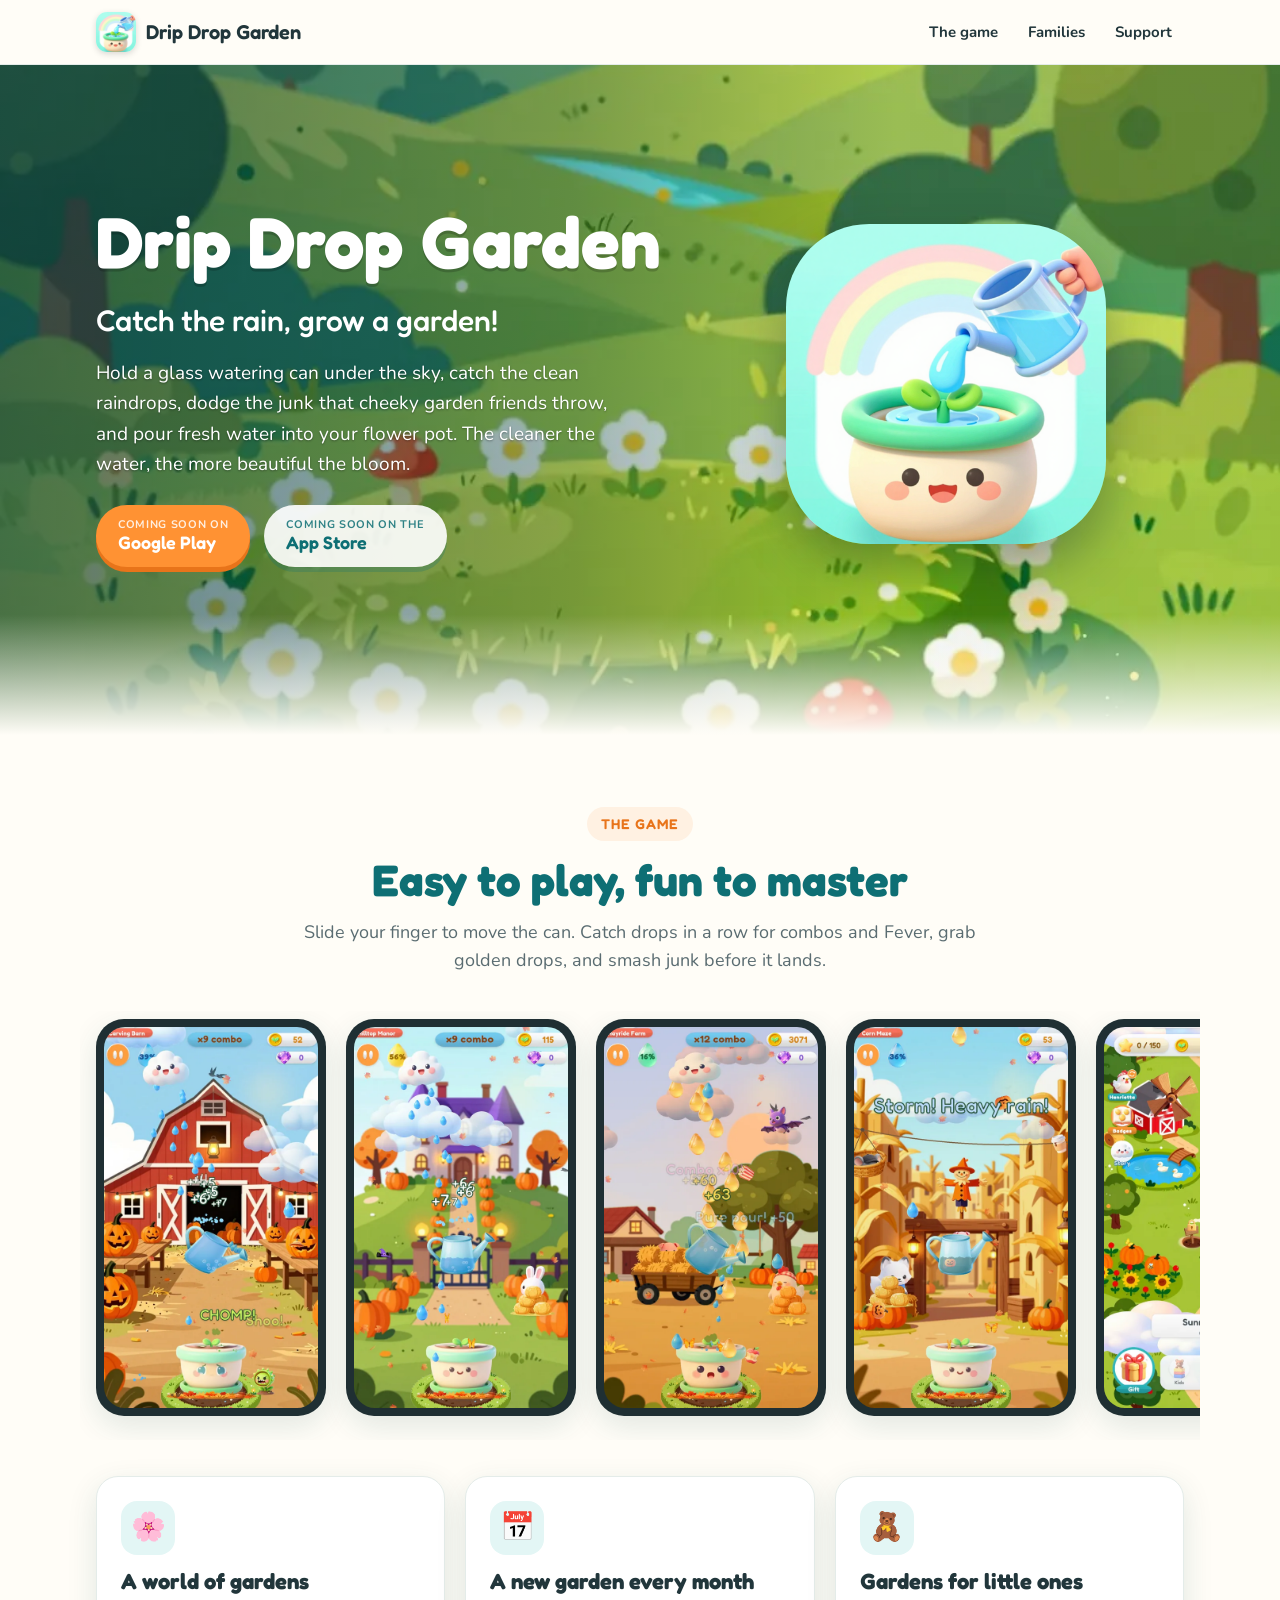
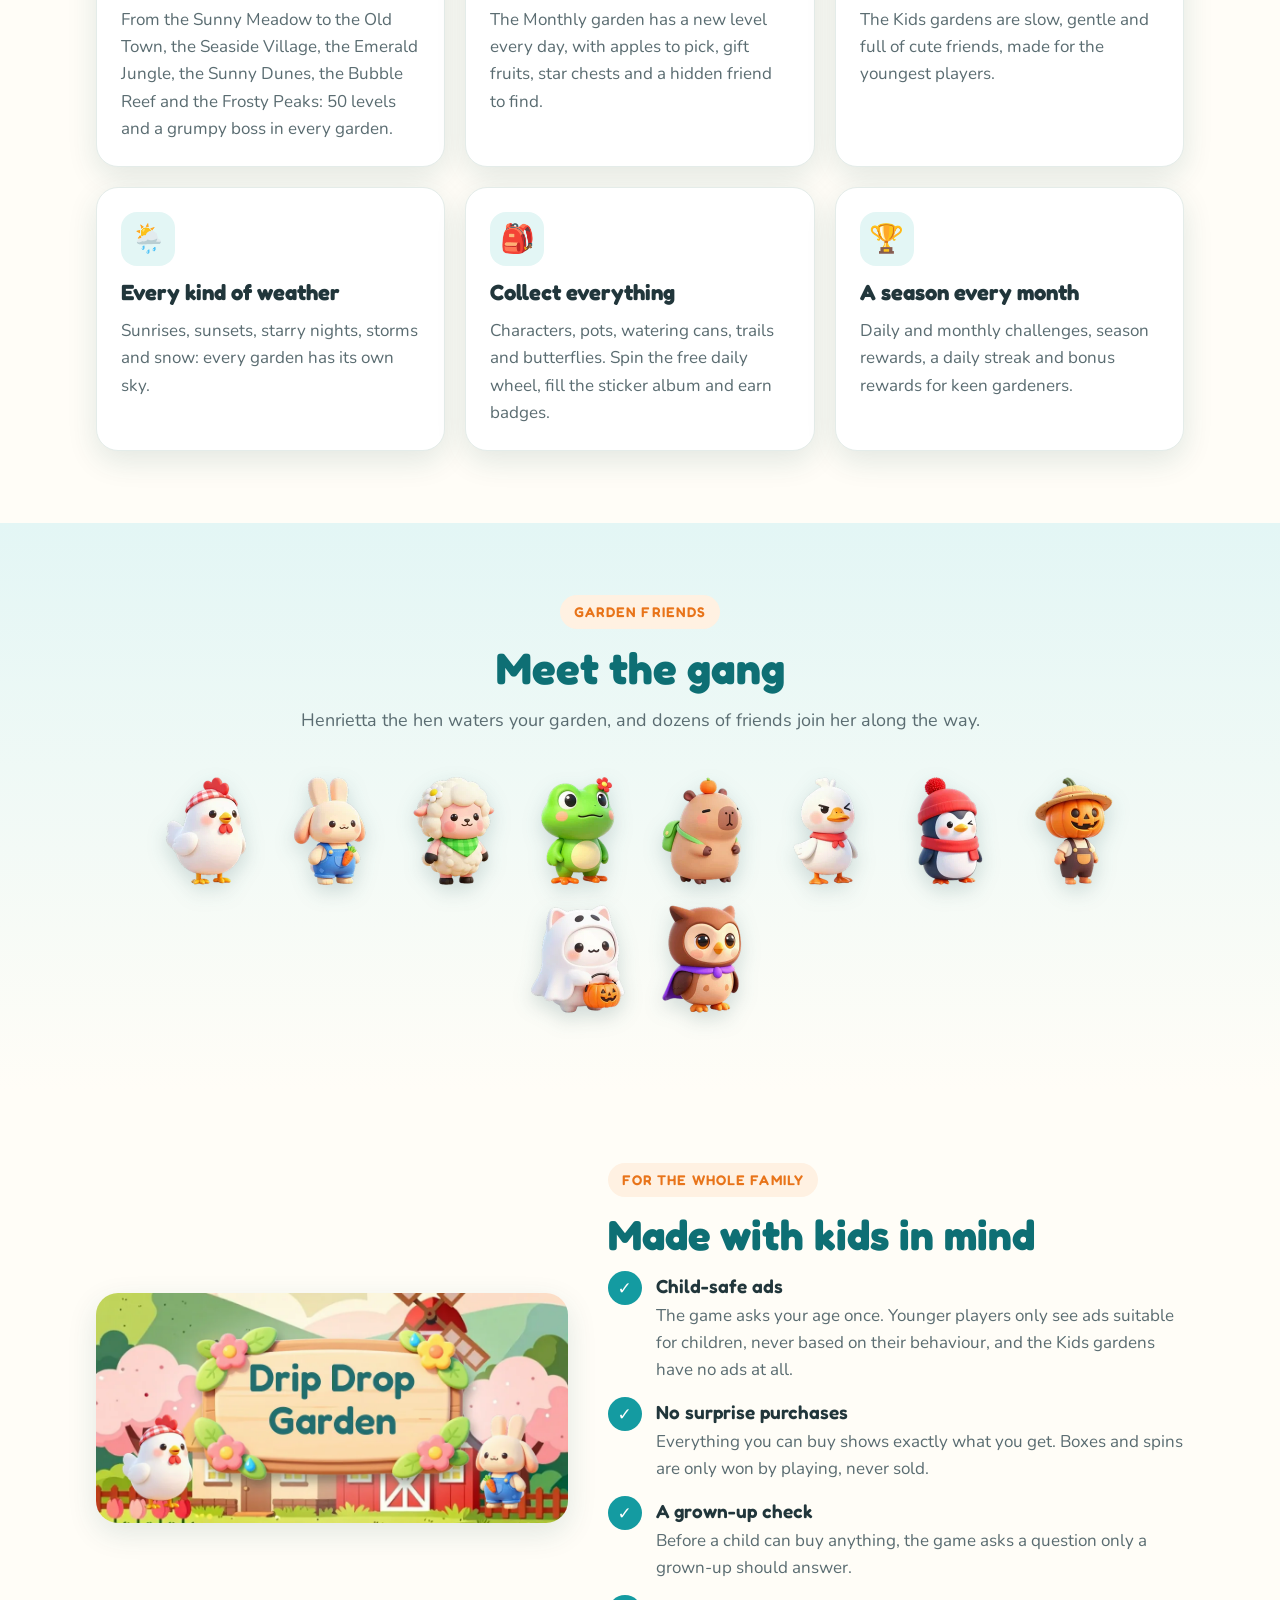
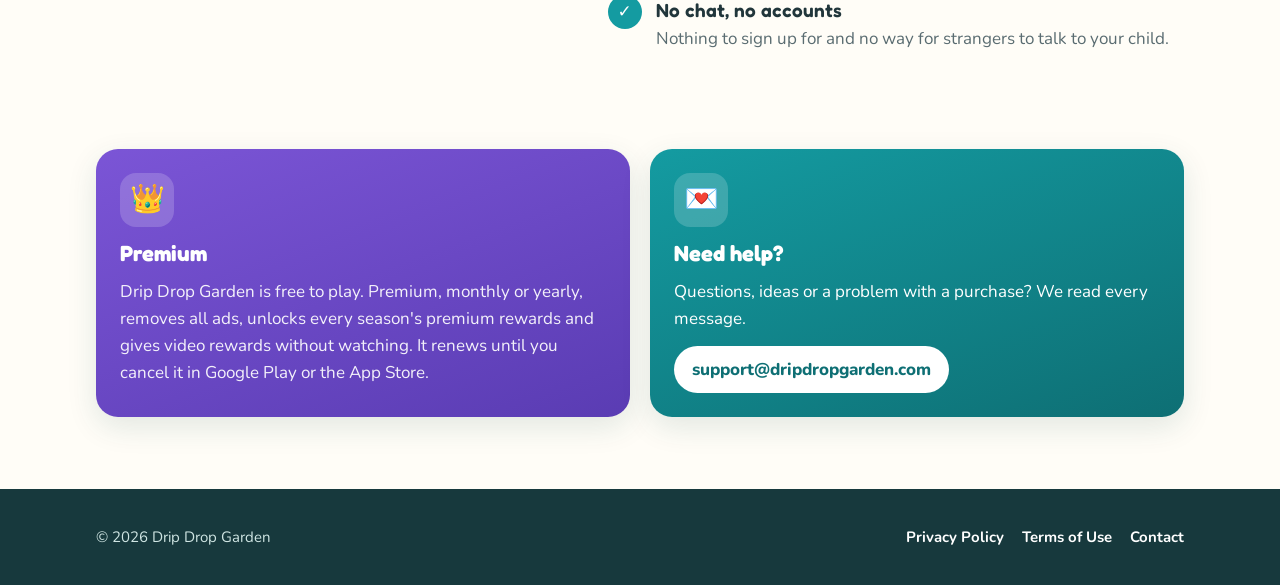
==== site/index.html @ 21d1f419 "Drip Drop Garden website: home page, privacy policy and terms, deployed to GitHub Pages Co-Authored-" ====
<!doctype html>
<html lang="en">
<head>
<meta charset="utf-8">
<meta name="viewport" content="width=device-width, initial-scale=1">
<title>Drip Drop Garden: Catch the Rain, Grow a Garden</title>
<meta name="description" content="Drip Drop Garden is a cozy game for the whole family: catch clean raindrops in your watering can, dodge the junk and grow a garden full of happy flowers.">
<meta property="og:title" content="Drip Drop Garden">
<meta property="og:description" content="Catch clean raindrops, dodge the junk and grow a garden full of happy flowers.">
<meta property="og:image" content="https://dripdropgarden.com/assets/img/og-image.png">
<meta property="og:url" content="https://dripdropgarden.com/">
<meta property="og:type" content="website">
<meta name="twitter:card" content="summary_large_image">
<meta name="theme-color" content="#149ba1">
<link rel="icon" type="image/png" href="assets/img/favicon-64.png">
<link rel="apple-touch-icon" href="assets/img/apple-touch-icon.png">
<link rel="preconnect" href="https://fonts.googleapis.com">
<link rel="preconnect" href="https://fonts.gstatic.com" crossorigin>
<link href="https://fonts.googleapis.com/css2?family=Fredoka:wght@500;600&family=Nunito:wght@400;700;800&display=swap" rel="stylesheet">
<link rel="stylesheet" href="assets/site.css">
</head>
<body>

<header class="site-header">
  <div class="wrap">
    <a class="brand" href="./"><img src="assets/img/icon-192.png" alt=""><span>Drip Drop Garden</span></a>
    <nav class="nav">
      <a class="optional" href="#play">The game</a>
      <a class="optional" href="#families">Families</a>
      <a href="#support">Support</a>
    </nav>
  </div>
</header>

<section class="hero">
  <div class="wrap">
    <div>
      <h1>Drip Drop Garden</h1>
      <p class="tagline">Catch the rain, grow a garden!</p>
      <p class="lead">Hold a glass watering can under the sky, catch the clean raindrops, dodge the junk that cheeky garden friends throw, and pour fresh water into your flower pot. The cleaner the water, the more beautiful the bloom.</p>
      <div class="ctas">
        <span class="btn btn-orange"><span class="stack"><small>Coming soon on</small>Google Play</span></span>
        <span class="btn btn-ghost"><span class="stack"><small>Coming soon on the</small>App Store</span></span>
      </div>
    </div>
    <div class="art"><img src="assets/img/icon-512.png" alt="The Drip Drop Garden flower pot and watering can" width="320" height="320"></div>
  </div>
</section>

<section id="play">
  <div class="wrap">
    <div class="section-head">
      <span class="eyebrow">The game</span>
      <h2>Easy to play, fun to master</h2>
      <p>Slide your finger to move the can. Catch drops in a row for combos and Fever, grab golden drops, and smash junk before it lands.</p>
    </div>
  </div>
  <div class="shots">
    <figure><img src="assets/img/shot-1.webp" alt="Catching raindrops by a red barn" loading="lazy" width="540" height="960"></figure>
    <figure><img src="assets/img/shot-2.webp" alt="Rain over a hilltop manor" loading="lazy" width="540" height="960"></figure>
    <figure><img src="assets/img/shot-3.webp" alt="Golden drops on a hayride farm" loading="lazy" width="540" height="960"></figure>
    <figure><img src="assets/img/shot-4.webp" alt="A storm over the corn maze" loading="lazy" width="540" height="960"></figure>
    <figure><img src="assets/img/shot-5.webp" alt="The Sunny Meadow map" loading="lazy" width="540" height="960"></figure>
    <figure><img src="assets/img/shot-6.webp" alt="The October Garden map" loading="lazy" width="540" height="960"></figure>
    <figure><img src="assets/img/shot-7.webp" alt="A beautiful bloom" loading="lazy" width="540" height="960"></figure>
  </div>
  <div class="wrap">
    <div class="grid" style="margin-top: 36px;">
      <div class="card"><div class="emoji">🌸</div><h3>A world of gardens</h3><p>From the Sunny Meadow to the Old Town, the Seaside Village, the Emerald Jungle, the Sunny Dunes, the Bubble Reef and the Frosty Peaks: 50 levels and a grumpy boss in every garden.</p></div>
      <div class="card"><div class="emoji">📅</div><h3>A new garden every month</h3><p>The Monthly garden has a new level every day, with apples to pick, gift fruits, star chests and a hidden friend to find.</p></div>
      <div class="card"><div class="emoji">🧸</div><h3>Gardens for little ones</h3><p>The Kids gardens are slow, gentle and full of cute friends, made for the youngest players.</p></div>
      <div class="card"><div class="emoji">🌦️</div><h3>Every kind of weather</h3><p>Sunrises, sunsets, starry nights, storms and snow: every garden has its own sky.</p></div>
      <div class="card"><div class="emoji">🎒</div><h3>Collect everything</h3><p>Characters, pots, watering cans, trails and butterflies. Spin the free daily wheel, fill the sticker album and earn badges.</p></div>
      <div class="card"><div class="emoji">🏆</div><h3>A season every month</h3><p>Daily and monthly challenges, season rewards, a daily streak and bonus rewards for keen gardeners.</p></div>
    </div>
  </div>
</section>

<section class="friends-band">
  <div class="wrap">
    <div class="section-head">
      <span class="eyebrow">Garden friends</span>
      <h2>Meet the gang</h2>
      <p>Henrietta the hen waters your garden, and dozens of friends join her along the way.</p>
    </div>
    <div class="friends">
      <img src="assets/img/char-hen.webp" alt="Henrietta the hen" loading="lazy" width="240" height="240">
      <img src="assets/img/char-bunny.webp" alt="Bun-Bun the bunny" loading="lazy" width="240" height="240">
      <img src="assets/img/char-lamb.webp" alt="Woolly the lamb" loading="lazy" width="240" height="240">
      <img src="assets/img/char-frog.webp" alt="A frog friend" loading="lazy" width="240" height="240">
      <img src="assets/img/char-capy.webp" alt="Capy the capybara" loading="lazy" width="240" height="240">
      <img src="assets/img/char-honk.webp" alt="Honk the goose" loading="lazy" width="240" height="240">
      <img src="assets/img/char-penguin.webp" alt="A penguin friend" loading="lazy" width="240" height="240">
      <img src="assets/img/char-pumpkid.webp" alt="Jack the pumpkin kid" loading="lazy" width="240" height="240">
      <img src="assets/img/char-ghostkit.webp" alt="Boo the ghost kitten" loading="lazy" width="240" height="240">
      <img src="assets/img/char-owl.webp" alt="Hootie the owl" loading="lazy" width="240" height="240">
    </div>
  </div>
</section>

<section id="families">
  <div class="wrap families">
    <img class="feature-img" src="assets/img/feature.webp" alt="Drip Drop Garden" loading="lazy" width="1024" height="500">
    <div>
      <span class="eyebrow">For the whole family</span>
      <h2 style="font-size: clamp(30px, 4.5vw, 42px); color: var(--teal-deep);">Made with kids in mind</h2>
      <ul class="checks">
        <li><span class="dot">✓</span><div><b>Child-safe ads</b><span class="txt">The game asks your age once. Younger players only see ads suitable for children, never based on their behaviour, and the Kids gardens have no ads at all.</span></div></li>
        <li><span class="dot">✓</span><div><b>No surprise purchases</b><span class="txt">Everything you can buy shows exactly what you get. Boxes and spins are only won by playing, never sold.</span></div></li>
        <li><span class="dot">✓</span><div><b>A grown-up check</b><span class="txt">Before a child can buy anything, the game asks a question only a grown-up should answer.</span></div></li>
        <li><span class="dot">✓</span><div><b>No chat, no accounts</b><span class="txt">Nothing to sign up for and no way for strangers to talk to your child.</span></div></li>
      </ul>
    </div>
  </div>
</section>

<section id="support" style="padding-top: 24px;">
  <div class="wrap duo">
    <div class="card premium">
      <div class="emoji" style="background: rgba(255,255,255,0.18);">👑</div>
      <h3>Premium</h3>
      <p>Drip Drop Garden is free to play. Premium, monthly or yearly, removes all ads, unlocks every season's premium rewards and gives video rewards without watching. It renews until you cancel it in Google Play or the App Store.</p>
    </div>
    <div class="card support">
      <div class="emoji" style="background: rgba(255,255,255,0.18);">💌</div>
      <h3>Need help?</h3>
      <p>Questions, ideas or a problem with a purchase? We read every message.</p>
      <a class="mail" href="mailto:support@dripdropgarden.com">support@dripdropgarden.com</a>
    </div>
  </div>
</section>

<footer class="site-footer">
  <div class="wrap">
    <span>© 2026 Drip Drop Garden</span>
    <nav>
      <a href="privacy.html">Privacy Policy</a>
      <a href="terms.html">Terms of Use</a>
      <a href="mailto:support@dripdropgarden.com">Contact</a>
    </nav>
  </div>
</footer>

</body>
</html>
---- site/assets/site.css ----
:root {
  --teal: #149ba1;
  --teal-deep: #0e6f74;
  --teal-pale: #e3f6f5;
  --orange: #ff9233;
  --orange-deep: #e8741a;
  --sun: #ffd24d;
  --ink: #21363b;
  --soft: #5a6c71;
  --paper: #fffdf7;
  --card: #ffffff;
  --line: #e4ece9;
  --radius: 22px;
  --shadow: 0 10px 30px rgba(20, 70, 75, 0.12);
  --font-head: "Fredoka", "Nunito", system-ui, sans-serif;
  --font-body: "Nunito", system-ui, -apple-system, "Segoe UI", sans-serif;
}

* { box-sizing: border-box; }
html { scroll-behavior: smooth; }
body {
  margin: 0;
  background: var(--paper);
  color: var(--ink);
  font: 17px/1.6 var(--font-body);
  -webkit-font-smoothing: antialiased;
}
img { max-width: 100%; height: auto; display: block; }
a { color: var(--teal-deep); }
h1, h2, h3 { font-family: var(--font-head); line-height: 1.15; margin: 0 0 12px; }
.wrap { max-width: 1120px; margin: 0 auto; padding: 0 16px; }

/* Header */
.site-header {
  position: sticky; top: 0; z-index: 10;
  background: rgba(255, 253, 247, 0.92);
  backdrop-filter: blur(10px);
  border-bottom: 1px solid var(--line);
}
.site-header .wrap { display: flex; align-items: center; gap: 16px; height: 64px; }
.brand { display: flex; align-items: center; gap: 10px; text-decoration: none; color: var(--ink); }
.brand img { width: 40px; height: 40px; border-radius: 11px; box-shadow: 0 2px 6px rgba(0, 0, 0, 0.15); }
.brand span { font-family: var(--font-head); font-weight: 600; font-size: 20px; white-space: nowrap; }
.nav { margin-left: auto; display: flex; gap: 6px; }
.nav a {
  text-decoration: none; color: var(--ink); font-weight: 700; font-size: 15px;
  padding: 8px 12px; border-radius: 999px;
}
.nav a:hover { background: var(--teal-pale); color: var(--teal-deep); }
@media (max-width: 640px) { .nav a.optional { display: none; } .brand span { font-size: 18px; } }

/* Buttons */
.btn {
  display: inline-flex; align-items: center; gap: 10px;
  font-family: var(--font-head); font-weight: 600; font-size: 18px;
  padding: 14px 22px; border-radius: 999px; text-decoration: none;
  border: 0; cursor: pointer;
}
.btn-orange { background: var(--orange); color: #fff; box-shadow: 0 5px 0 var(--orange-deep); }
.btn-orange:hover { transform: translateY(1px); box-shadow: 0 4px 0 var(--orange-deep); }
.btn-ghost { background: rgba(255, 255, 255, 0.9); color: var(--teal-deep); box-shadow: 0 5px 0 rgba(14, 111, 116, 0.25); }
.btn small { display: block; font-family: var(--font-body); font-weight: 700; font-size: 11px; letter-spacing: 0.06em; text-transform: uppercase; opacity: 0.85; }
.btn .stack { display: flex; flex-direction: column; line-height: 1.15; text-align: left; }

/* Hero */
.hero {
  position: relative; overflow: hidden;
  background: #8fd6c8 url("img/hero-bg.webp") center 62% / cover no-repeat;
  color: #fff;
}
.hero::after {
  content: ""; position: absolute; inset: 0;
  background:
    linear-gradient(180deg, rgba(255, 253, 247, 0) 82%, var(--paper) 100%),
    linear-gradient(90deg, rgba(8, 60, 66, 0.66) 0%, rgba(8, 60, 66, 0.38) 45%, rgba(8, 60, 66, 0.05) 70%);
}
@media (max-width: 820px) {
  .hero::after {
    background:
      linear-gradient(180deg, rgba(255, 253, 247, 0) 82%, var(--paper) 100%),
      linear-gradient(180deg, rgba(8, 60, 66, 0.25) 0%, rgba(8, 60, 66, 0.6) 40%, rgba(8, 60, 66, 0.45) 75%);
  }
}
.hero .wrap {
  position: relative; z-index: 1;
  display: grid; grid-template-columns: 1.1fr 0.9fr; gap: 32px; align-items: center;
  padding-top: 64px; padding-bottom: 96px;
}
.hero h1 { font-size: clamp(42px, 7vw, 72px); text-shadow: 0 3px 0 rgba(0, 0, 0, 0.18); }
.hero .tagline { font-family: var(--font-head); font-size: clamp(22px, 3vw, 30px); font-weight: 500; margin: 0 0 14px; }
.hero p.lead { font-size: 19px; max-width: 520px; margin: 0 0 26px; text-shadow: 0 1px 2px rgba(0, 0, 0, 0.35); }
.hero .ctas { display: flex; flex-wrap: wrap; gap: 14px; }
.hero .art { display: flex; justify-content: center; }
.hero .art img {
  width: min(320px, 70vw); border-radius: 26%; box-shadow: 0 24px 50px rgba(0, 40, 45, 0.35);
  animation: bob 5s ease-in-out infinite;
}
@keyframes bob { 0%, 100% { transform: translateY(0) rotate(-2deg); } 50% { transform: translateY(-10px) rotate(2deg); } }
@media (prefers-reduced-motion: reduce) { .hero .art img { animation: none; } }
@media (max-width: 820px) {
  .hero { background-image: url("img/hero-bg-small.webp"); }
  .hero .wrap { grid-template-columns: 1fr; text-align: center; padding-top: 40px; padding-bottom: 72px; }
  .hero p.lead { margin-left: auto; margin-right: auto; }
  .hero .ctas { justify-content: center; }
  .hero .art { order: -1; }
  .hero .art img { width: min(200px, 50vw); }
}

/* Sections */
section { padding: 72px 0; }
.section-head { text-align: center; max-width: 680px; margin: 0 auto 36px; }
.section-head h2 { font-size: clamp(30px, 4.5vw, 44px); color: var(--teal-deep); }
.section-head p { color: var(--soft); font-size: 18px; margin: 0; }
.eyebrow {
  display: inline-block; font-family: var(--font-head); font-weight: 600; font-size: 14px;
  letter-spacing: 0.08em; text-transform: uppercase; color: var(--orange-deep);
  background: #fff1e2; padding: 6px 14px; border-radius: 999px; margin-bottom: 14px;
}

/* Screenshots */
.shots {
  display: flex; gap: 20px; overflow-x: auto; padding: 8px 16px 24px;
  scroll-snap-type: x mandatory; -webkit-overflow-scrolling: touch;
  max-width: 1120px; margin: 0 auto;
}
.shots figure {
  flex: 0 0 auto; width: 230px; margin: 0; scroll-snap-align: center;
  border-radius: 28px; padding: 8px; background: #1f2f33; box-shadow: var(--shadow);
}
.shots img { width: 100%; aspect-ratio: 9 / 16; object-fit: cover; border-radius: 21px; }

/* Feature cards */
.grid { display: grid; grid-template-columns: repeat(3, 1fr); gap: 20px; }
@media (max-width: 900px) { .grid { grid-template-columns: repeat(2, 1fr); } }
@media (max-width: 560px) { .grid { grid-template-columns: 1fr; } }
.card {
  background: var(--card); border-radius: var(--radius); padding: 24px;
  box-shadow: var(--shadow); border: 1px solid var(--line);
}
.card .emoji {
  width: 54px; height: 54px; display: grid; place-items: center; font-size: 28px;
  background: var(--teal-pale); border-radius: 16px; margin-bottom: 14px;
}
.card h3 { font-size: 22px; color: var(--ink); }
.card p { margin: 0; color: var(--soft); }

/* Friends */
.friends-band { background: linear-gradient(180deg, var(--teal-pale), var(--paper)); }
.friends { display: flex; flex-wrap: wrap; justify-content: center; gap: 8px 4px; }
.friends img { width: 120px; height: 120px; object-fit: contain; filter: drop-shadow(0 8px 10px rgba(20, 70, 75, 0.18)); }
@media (max-width: 560px) { .friends img { width: 88px; height: 88px; } }

/* Families */
.families { display: grid; grid-template-columns: 0.9fr 1.1fr; gap: 40px; align-items: center; }
@media (max-width: 820px) { .families { grid-template-columns: 1fr; } }
.families .feature-img { border-radius: var(--radius); box-shadow: var(--shadow); }
.checks { list-style: none; padding: 0; margin: 0; display: grid; gap: 14px; }
.checks li { display: flex; gap: 14px; align-items: flex-start; }
.checks .dot {
  flex: 0 0 34px; height: 34px; border-radius: 50%; background: var(--teal); color: #fff;
  display: grid; place-items: center; font-weight: 800; font-size: 17px;
}
.checks b { display: block; font-family: var(--font-head); font-weight: 600; font-size: 19px; }
.checks span.txt { color: var(--soft); }

/* Premium + support */
.duo { display: grid; grid-template-columns: 1fr 1fr; gap: 20px; }
@media (max-width: 820px) { .duo { grid-template-columns: 1fr; } }
.card.premium { background: linear-gradient(160deg, #7b55d6, #5a3cb3); color: #fff; border: 0; }
.card.premium h3, .card.premium p { color: #fff; }
.card.premium p { opacity: 0.92; }
.card.support { background: linear-gradient(160deg, var(--teal), var(--teal-deep)); color: #fff; border: 0; }
.card.support h3, .card.support p { color: #fff; }
.card.support a.mail {
  display: inline-block; margin-top: 14px; color: var(--teal-deep); background: #fff;
  font-weight: 800; text-decoration: none; padding: 10px 18px; border-radius: 999px;
}

/* Footer */
.site-footer { background: #17393d; color: #cfe5e3; padding: 36px 0; font-size: 15px; }
.site-footer .wrap { display: flex; flex-wrap: wrap; gap: 16px 28px; align-items: center; justify-content: space-between; }
.site-footer a { color: #fff; text-decoration: none; font-weight: 700; }
.site-footer nav { display: flex; flex-wrap: wrap; gap: 18px; }

/* Legal pages */
.legal { max-width: 780px; margin: 0 auto; padding: 48px 16px 80px; }
.legal h1 { font-size: clamp(32px, 5vw, 44px); color: var(--teal-deep); margin-bottom: 4px; }
.legal .date { color: var(--soft); margin-top: 0; }
.legal h2 { font-size: 23px; margin-top: 36px; color: var(--ink); }
.legal li { margin-bottom: 6px; }
.legal .box { background: var(--teal-pale); border-radius: 16px; padding: 16px 20px; margin: 20px 0; }
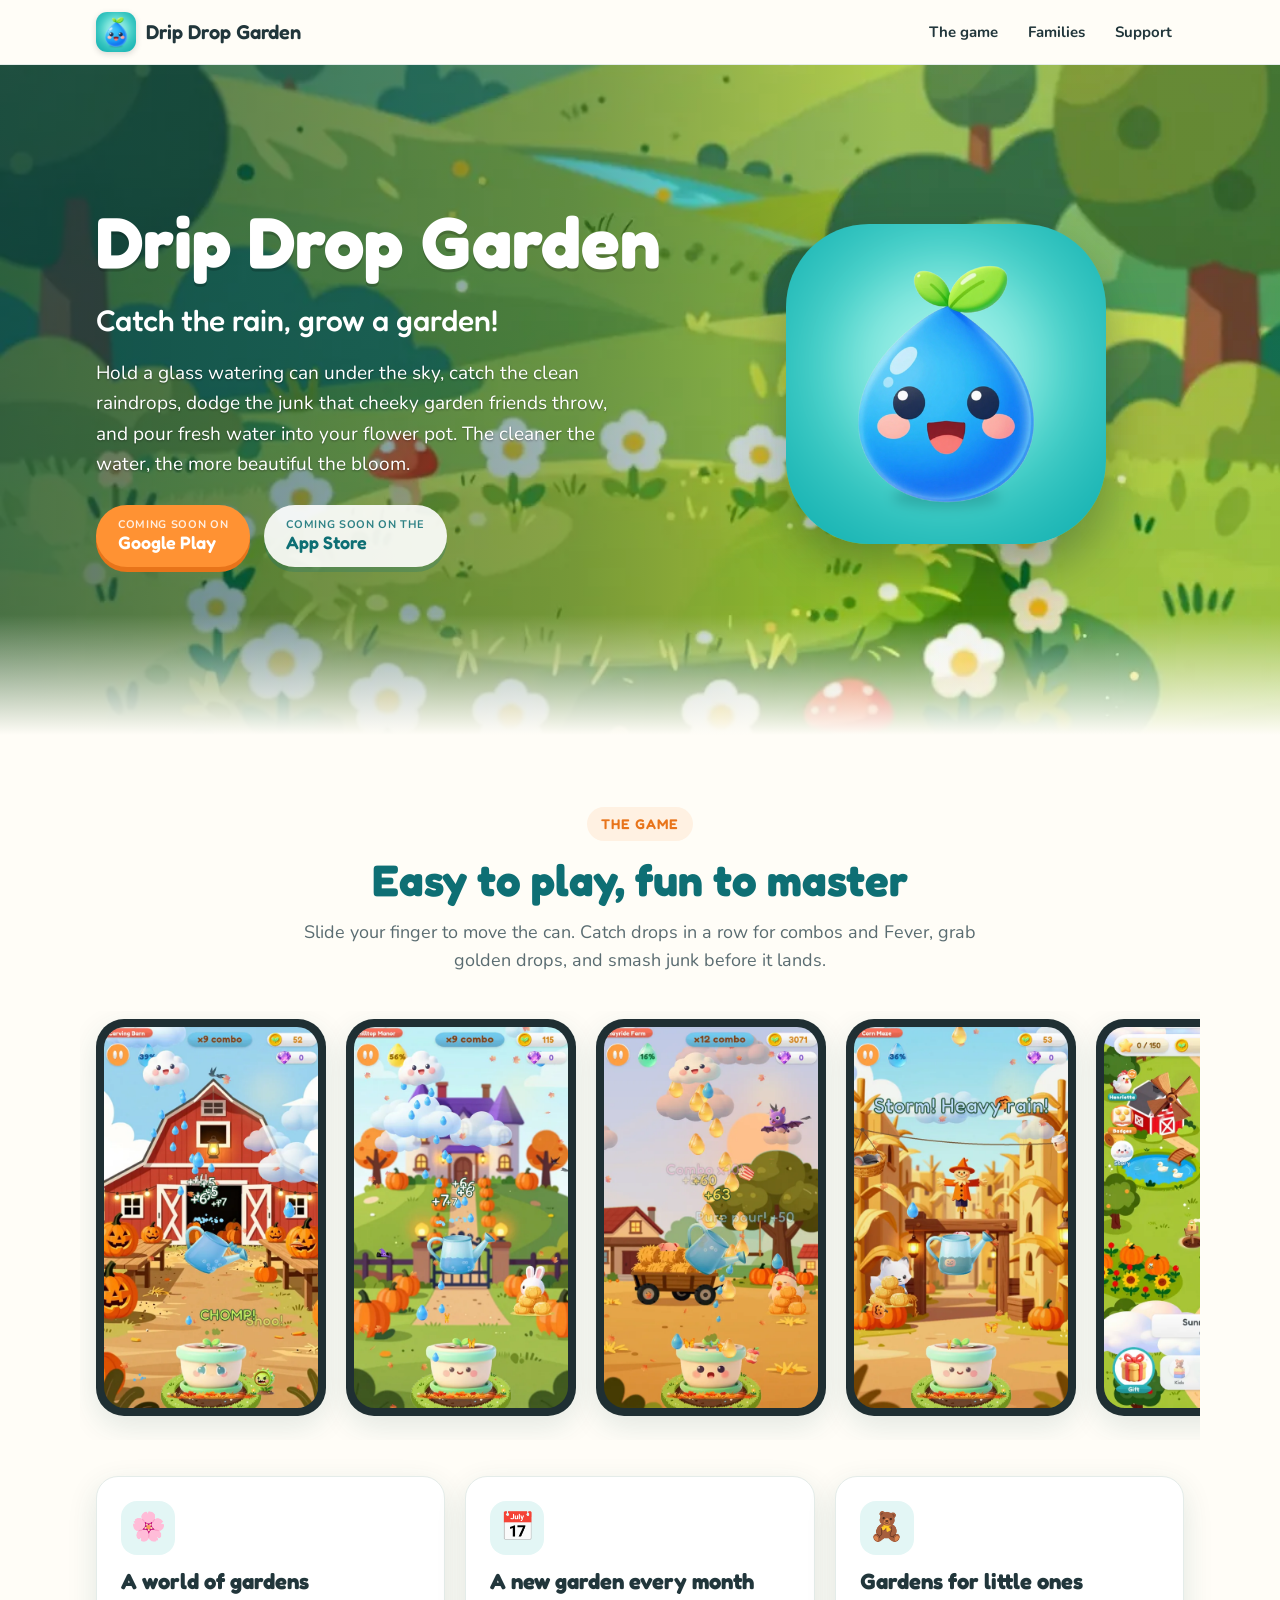
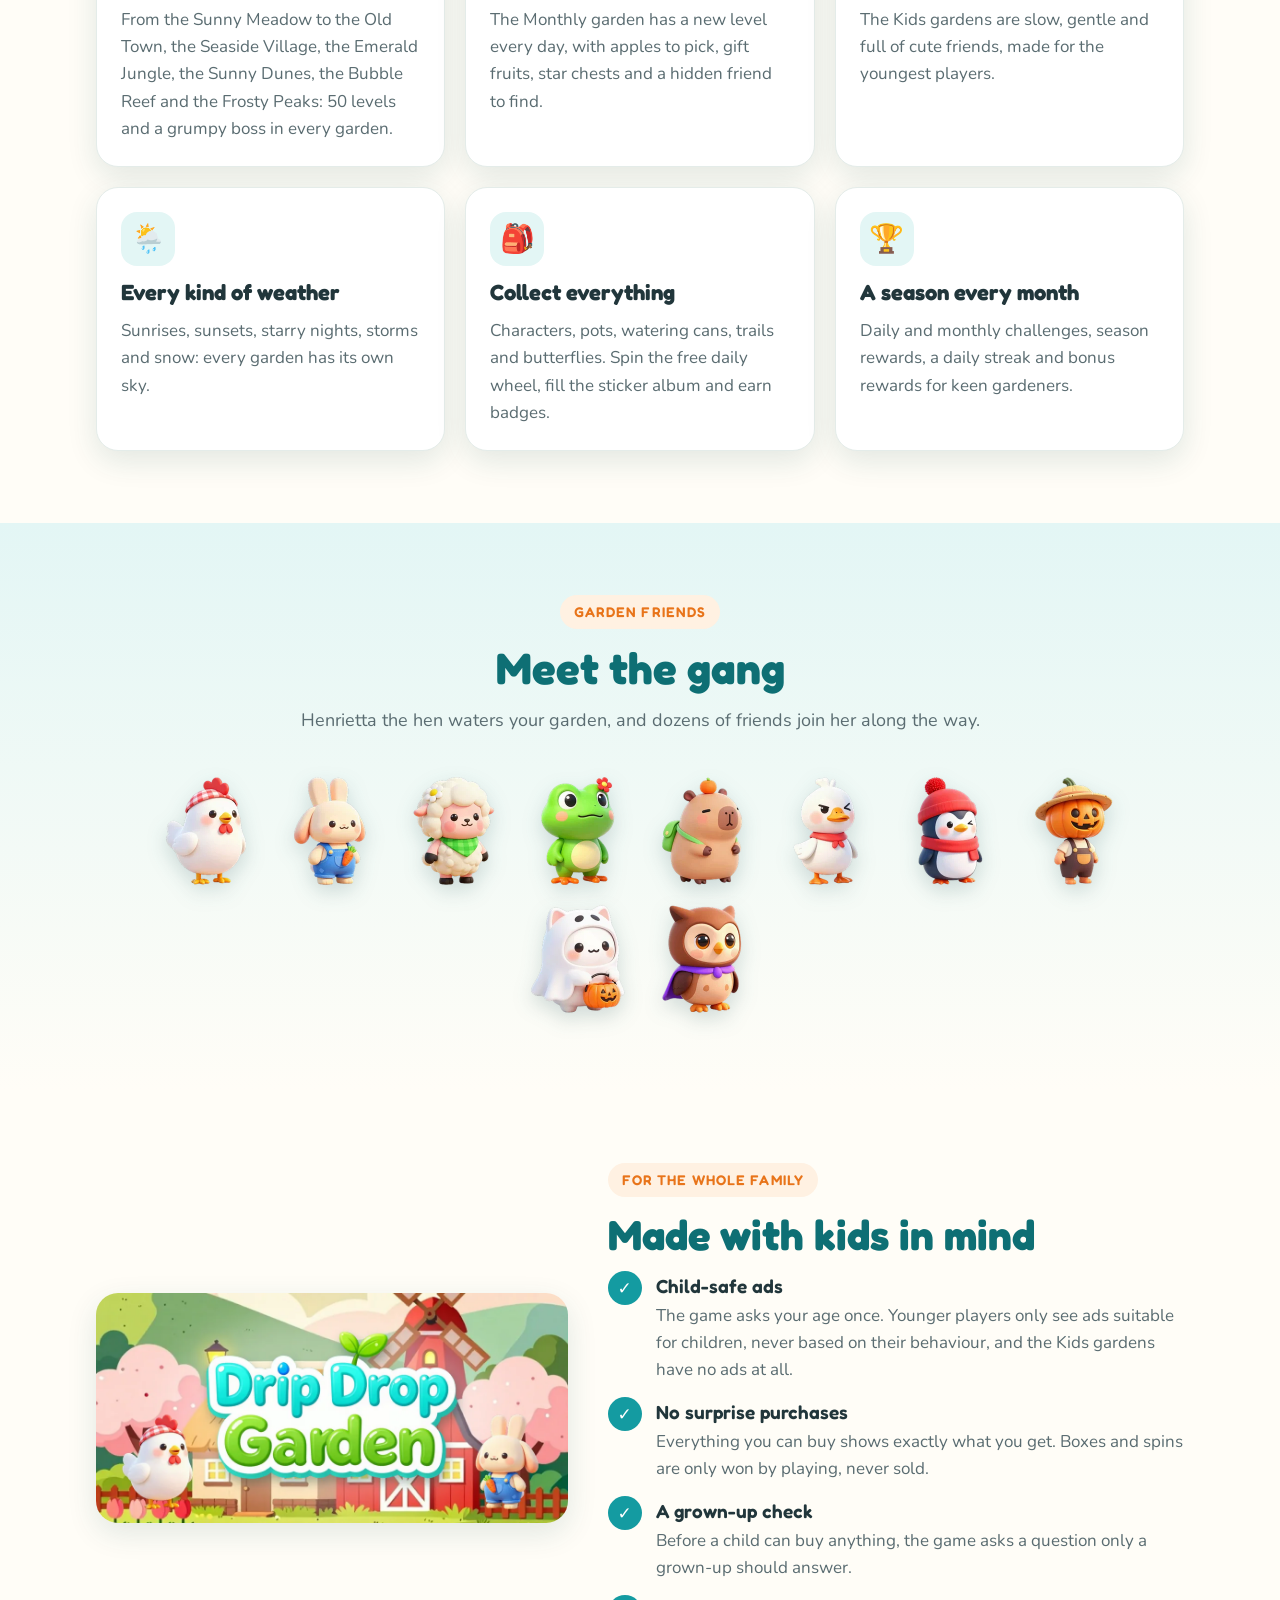
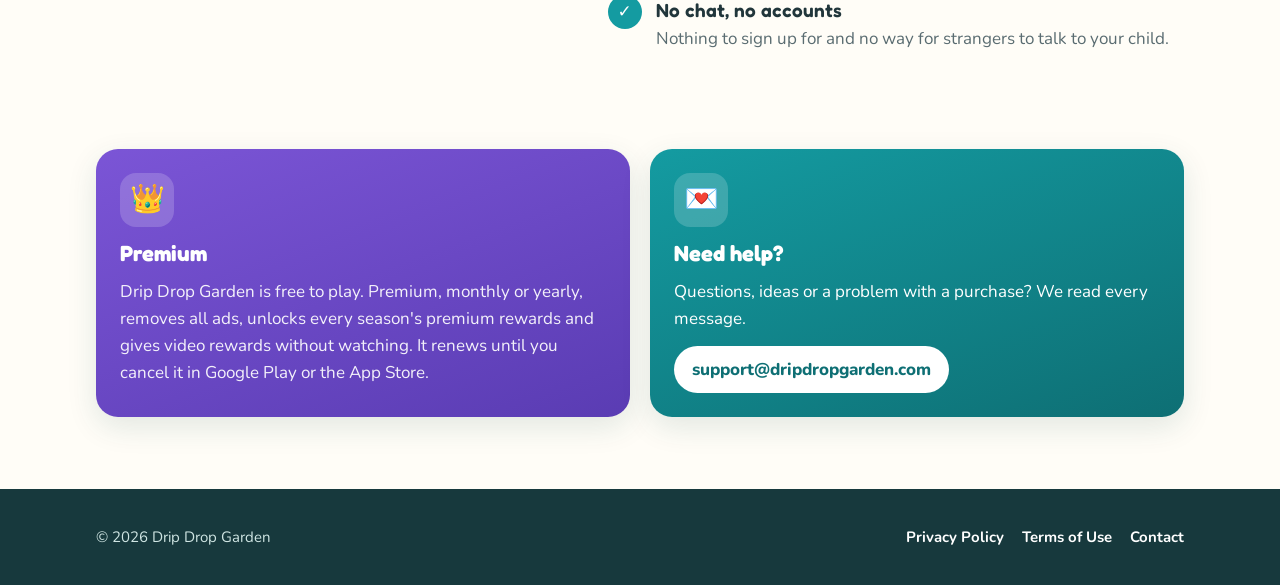
==== commit 7450bdbc: "New logo and app icon: website icons, feature and share images The happy water drop with a sprout re" ====
--- a/site/index.html
+++ b/site/index.html
@@ -43,7 +43,7 @@
         <span class="btn btn-ghost"><span class="stack"><small>Coming soon on the</small>App Store</span></span>
       </div>
     </div>
-    <div class="art"><img src="assets/img/icon-512.png" alt="The Drip Drop Garden flower pot and watering can" width="320" height="320"></div>
+    <div class="art"><img src="assets/img/icon-512.png" alt="The Drip Drop Garden icon: a happy water drop with a little sprout" width="320" height="320"></div>
   </div>
 </section>
 
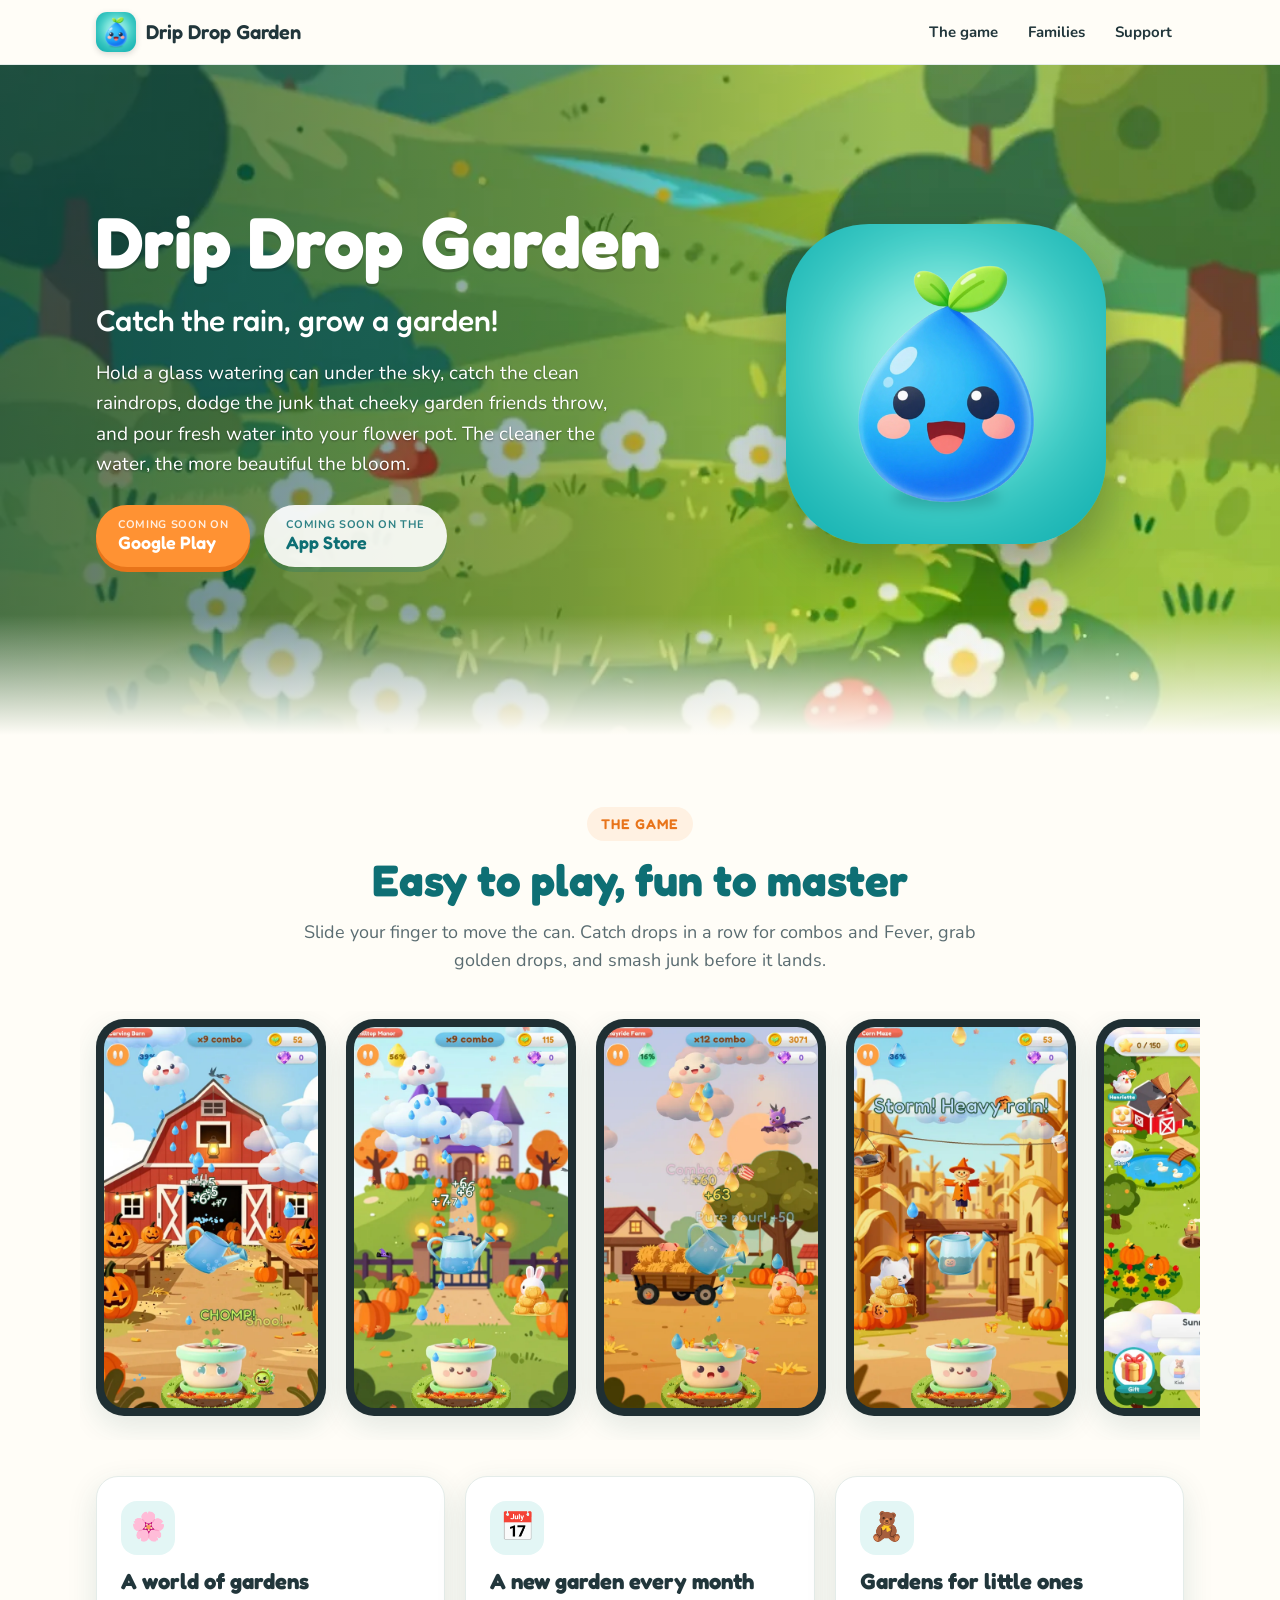
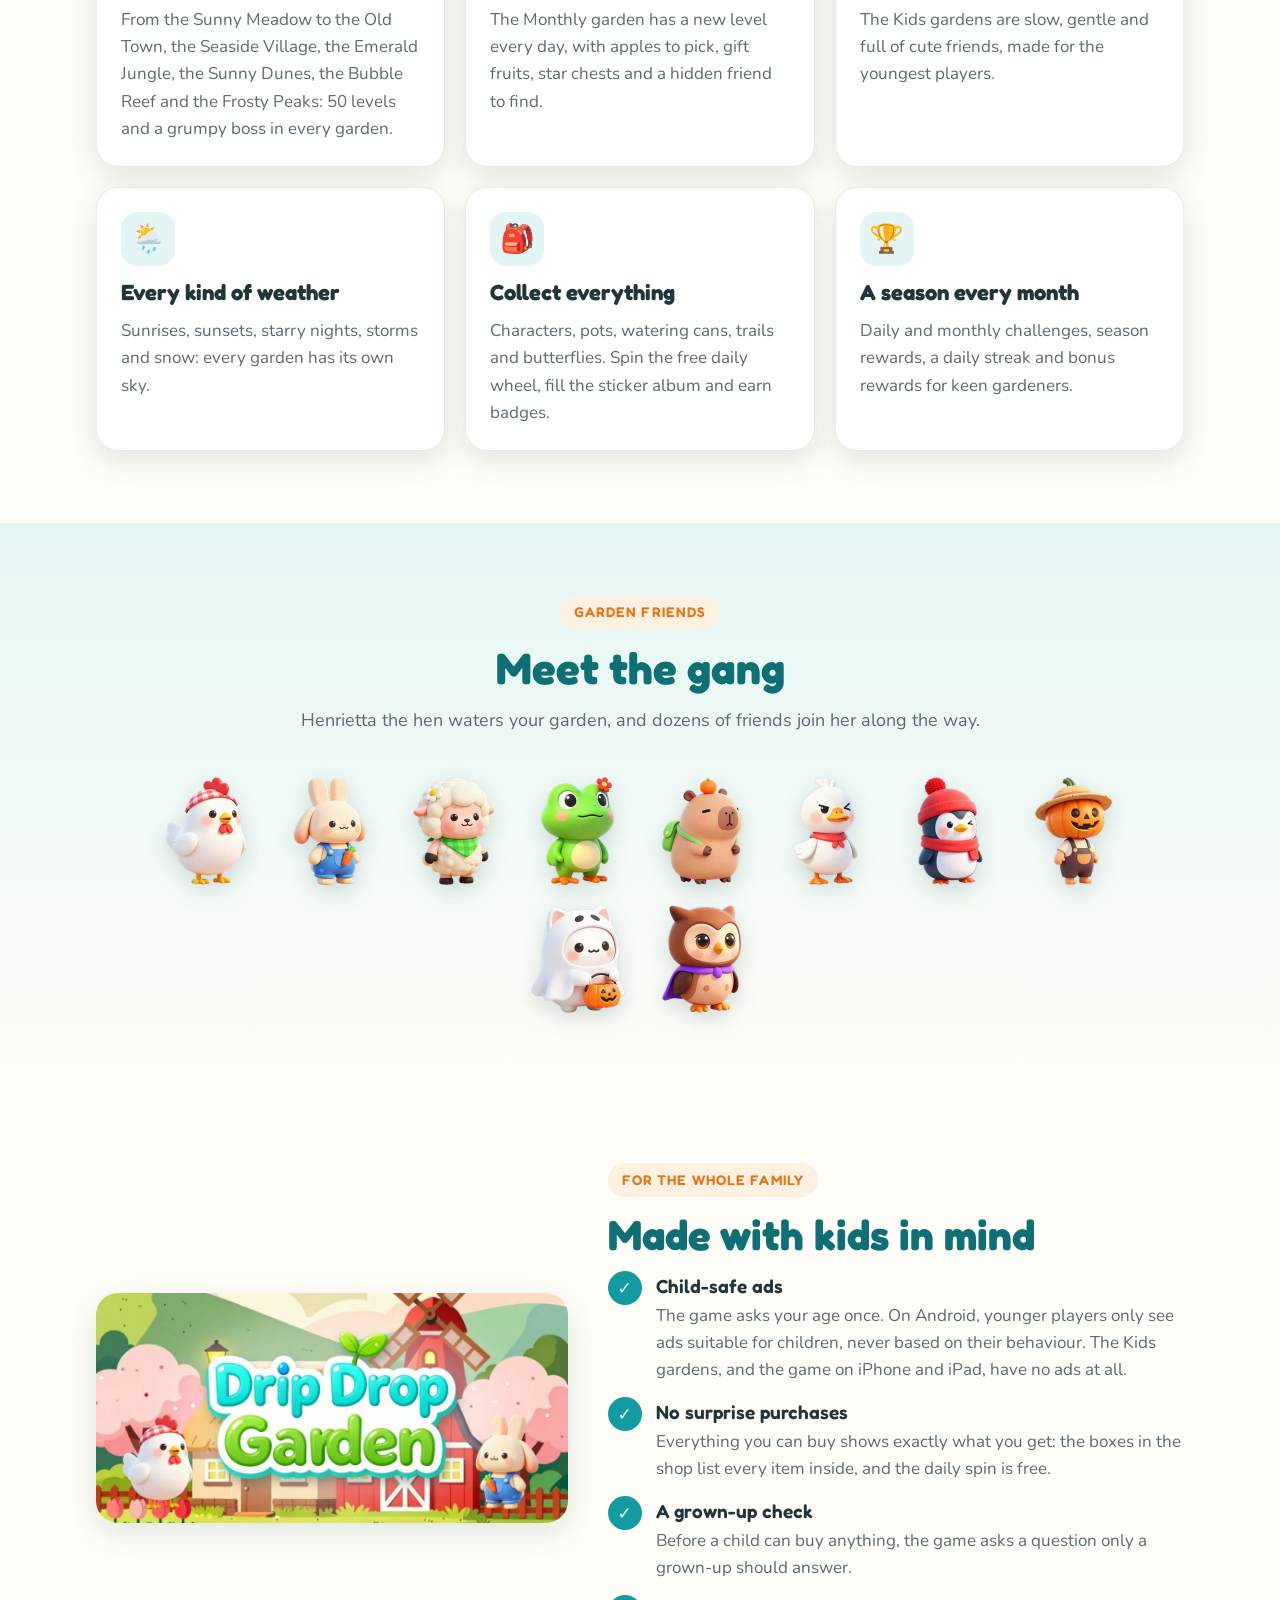
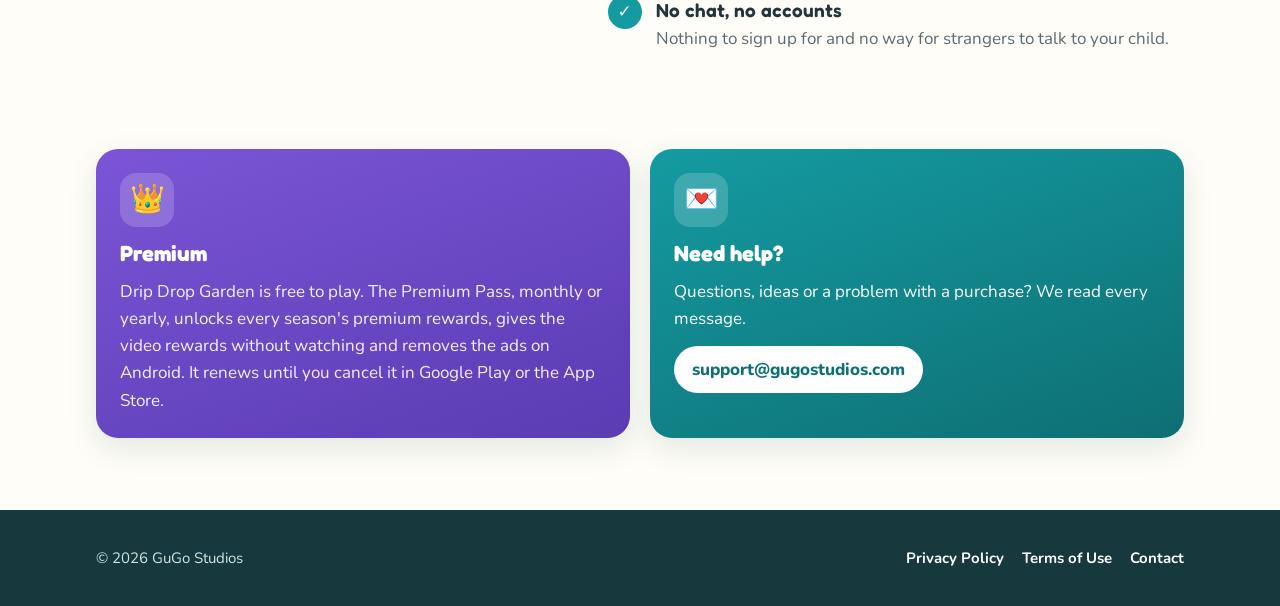
==== commit 967078d8: "Move the site to gugostudios.com GuGo Studios as the maker, support@gugostudios.com, and the legal p" ====
--- a/site/index.html
+++ b/site/index.html
@@ -3,12 +3,12 @@
 <head>
 <meta charset="utf-8">
 <meta name="viewport" content="width=device-width, initial-scale=1">
-<title>Drip Drop Garden: Catch the Rain, Grow a Garden</title>
+<title>Drip Drop Garden by GuGo Studios: Catch the Rain, Grow a Garden</title>
 <meta name="description" content="Drip Drop Garden is a cozy game for the whole family: catch clean raindrops in your watering can, dodge the junk and grow a garden full of happy flowers.">
 <meta property="og:title" content="Drip Drop Garden">
 <meta property="og:description" content="Catch clean raindrops, dodge the junk and grow a garden full of happy flowers.">
-<meta property="og:image" content="https://dripdropgarden.com/assets/img/og-image.png">
-<meta property="og:url" content="https://dripdropgarden.com/">
+<meta property="og:image" content="https://gugostudios.com/assets/img/og-image.png">
+<meta property="og:url" content="https://gugostudios.com/">
 <meta property="og:type" content="website">
 <meta name="twitter:card" content="summary_large_image">
 <meta name="theme-color" content="#149ba1">
@@ -105,8 +105,8 @@
       <span class="eyebrow">For the whole family</span>
       <h2 style="font-size: clamp(30px, 4.5vw, 42px); color: var(--teal-deep);">Made with kids in mind</h2>
       <ul class="checks">
-        <li><span class="dot">✓</span><div><b>Child-safe ads</b><span class="txt">The game asks your age once. Younger players only see ads suitable for children, never based on their behaviour, and the Kids gardens have no ads at all.</span></div></li>
-        <li><span class="dot">✓</span><div><b>No surprise purchases</b><span class="txt">Everything you can buy shows exactly what you get. Boxes and spins are only won by playing, never sold.</span></div></li>
+        <li><span class="dot">✓</span><div><b>Child-safe ads</b><span class="txt">The game asks your age once. On Android, younger players only see ads suitable for children, never based on their behaviour. The Kids gardens, and the game on iPhone and iPad, have no ads at all.</span></div></li>
+        <li><span class="dot">✓</span><div><b>No surprise purchases</b><span class="txt">Everything you can buy shows exactly what you get: the boxes in the shop list every item inside, and the daily spin is free.</span></div></li>
         <li><span class="dot">✓</span><div><b>A grown-up check</b><span class="txt">Before a child can buy anything, the game asks a question only a grown-up should answer.</span></div></li>
         <li><span class="dot">✓</span><div><b>No chat, no accounts</b><span class="txt">Nothing to sign up for and no way for strangers to talk to your child.</span></div></li>
       </ul>
@@ -119,24 +119,24 @@
     <div class="card premium">
       <div class="emoji" style="background: rgba(255,255,255,0.18);">👑</div>
       <h3>Premium</h3>
-      <p>Drip Drop Garden is free to play. Premium, monthly or yearly, removes all ads, unlocks every season's premium rewards and gives video rewards without watching. It renews until you cancel it in Google Play or the App Store.</p>
+      <p>Drip Drop Garden is free to play. The Premium Pass, monthly or yearly, unlocks every season's premium rewards, gives the video rewards without watching and removes the ads on Android. It renews until you cancel it in Google Play or the App Store.</p>
     </div>
     <div class="card support">
       <div class="emoji" style="background: rgba(255,255,255,0.18);">💌</div>
       <h3>Need help?</h3>
       <p>Questions, ideas or a problem with a purchase? We read every message.</p>
-      <a class="mail" href="mailto:support@dripdropgarden.com">support@dripdropgarden.com</a>
+      <a class="mail" href="mailto:support@gugostudios.com">support@gugostudios.com</a>
     </div>
   </div>
 </section>
 
 <footer class="site-footer">
   <div class="wrap">
-    <span>© 2026 Drip Drop Garden</span>
+    <span>© 2026 GuGo Studios</span>
     <nav>
       <a href="privacy.html">Privacy Policy</a>
       <a href="terms.html">Terms of Use</a>
-      <a href="mailto:support@dripdropgarden.com">Contact</a>
+      <a href="mailto:support@gugostudios.com">Contact</a>
     </nav>
   </div>
 </footer>
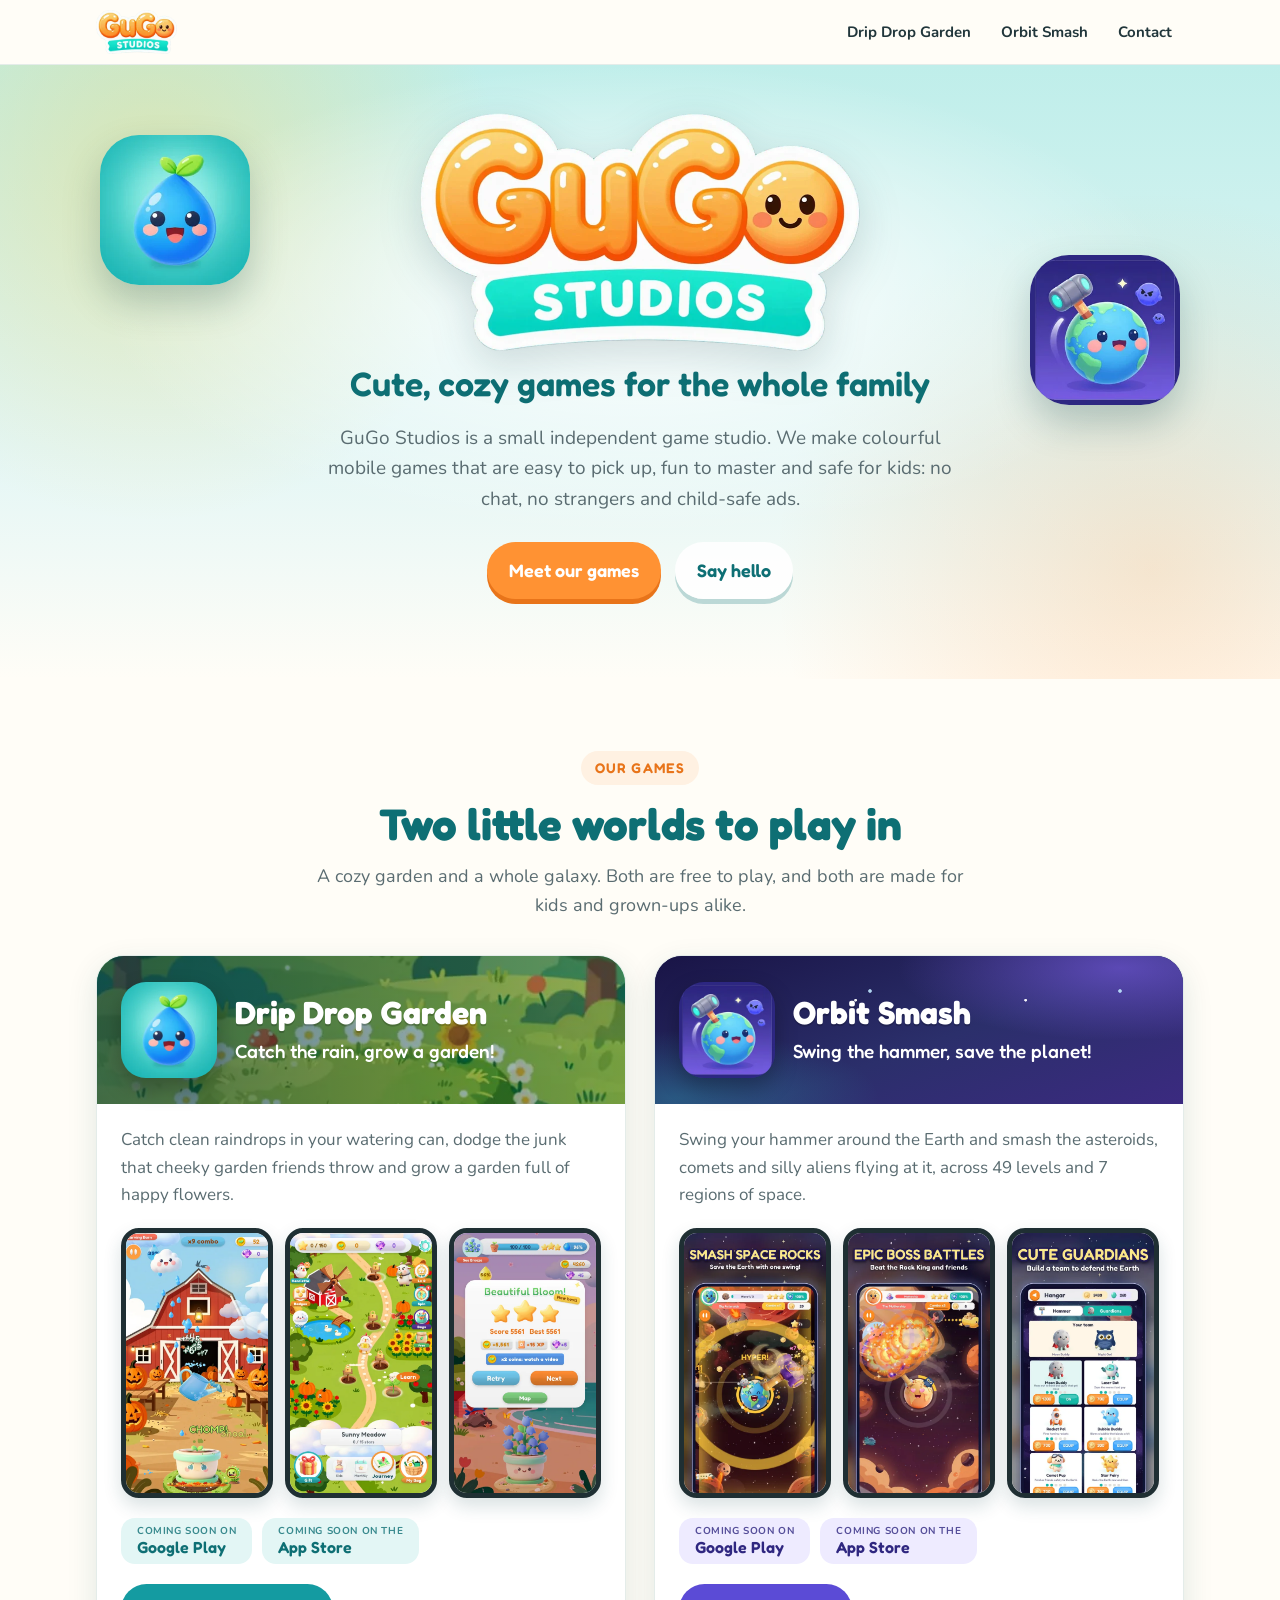
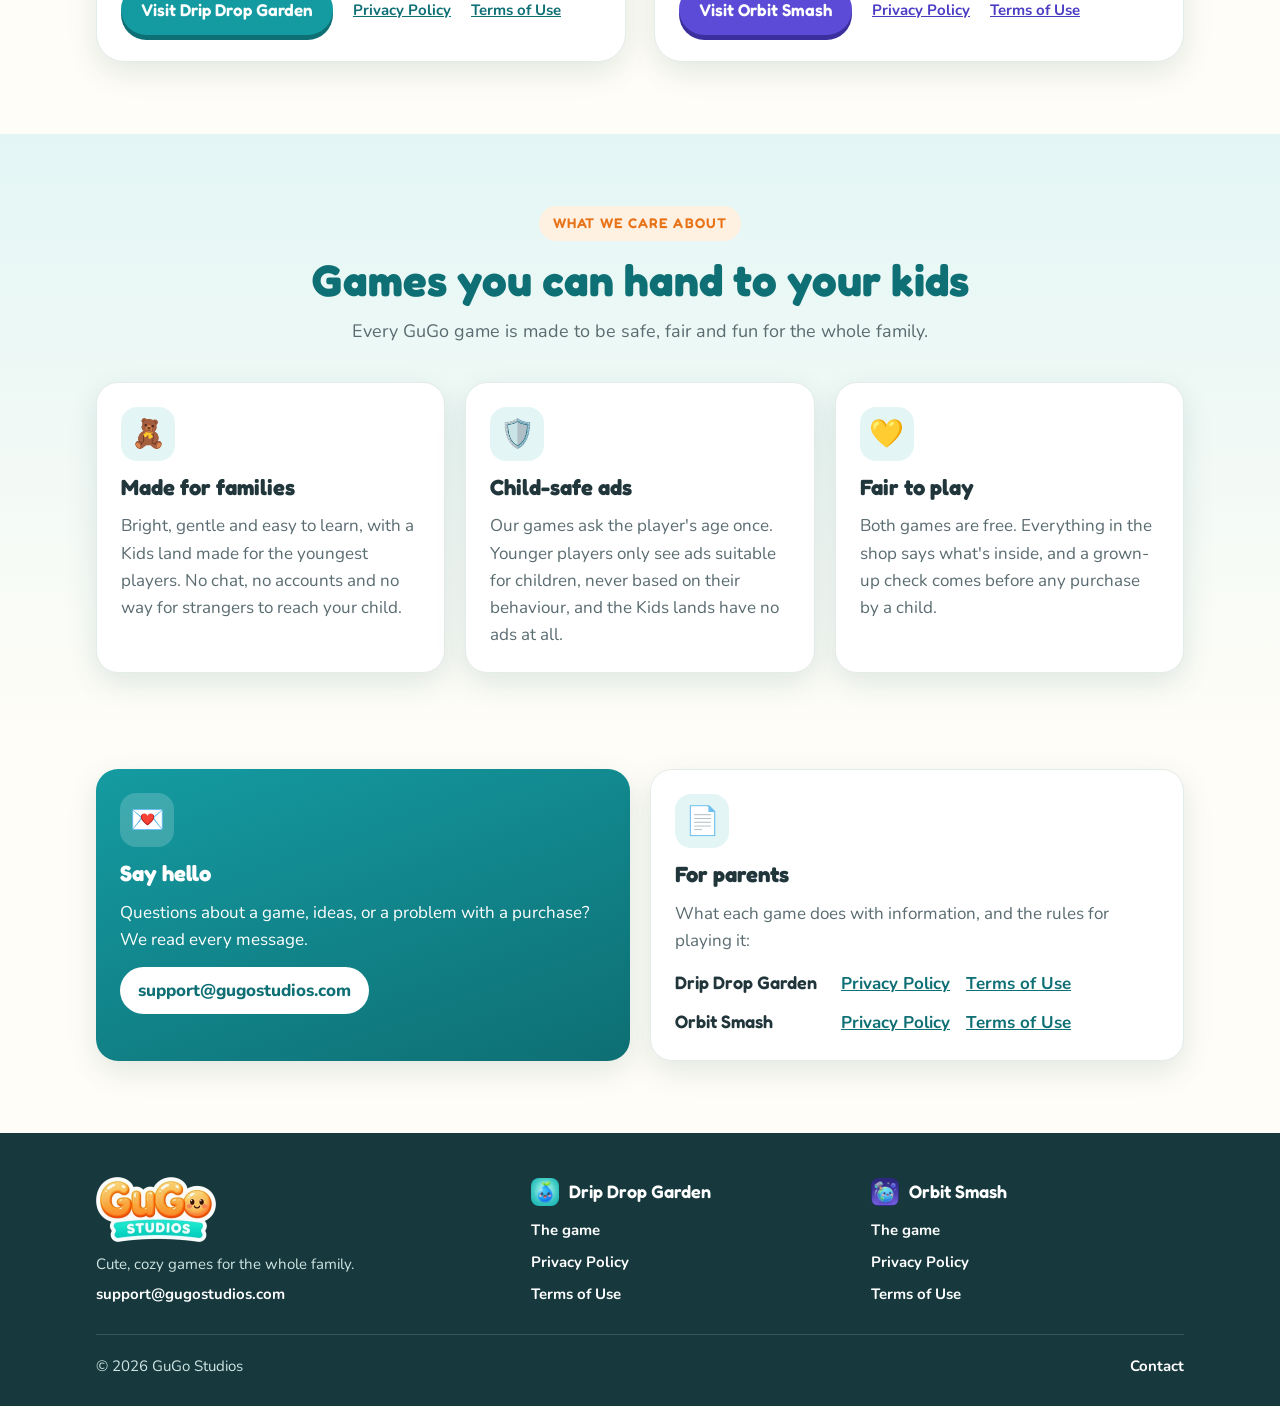
==== commit 51c338ab: "Make gugostudios.com the studio's home for both games The home page now introduces GuGo Studios with" ====
--- a/site/index.html
+++ b/site/index.html
@@ -3,141 +3,178 @@
 <head>
 <meta charset="utf-8">
 <meta name="viewport" content="width=device-width, initial-scale=1">
-<title>Drip Drop Garden by GuGo Studios: Catch the Rain, Grow a Garden</title>
-<meta name="description" content="Drip Drop Garden is a cozy game for the whole family: catch clean raindrops in your watering can, dodge the junk and grow a garden full of happy flowers.">
-<meta property="og:title" content="Drip Drop Garden">
-<meta property="og:description" content="Catch clean raindrops, dodge the junk and grow a garden full of happy flowers.">
-<meta property="og:image" content="https://gugostudios.com/assets/img/og-image.png">
+<title>GuGo Studios: Cute, Cozy Games for the Whole Family</title>
+<meta name="description" content="GuGo Studios makes cute, family-friendly mobile games: Drip Drop Garden, a cozy rain-catching garden game, and Orbit Smash, a space arcade game.">
+<meta property="og:title" content="GuGo Studios">
+<meta property="og:description" content="Cute, cozy games for the whole family: Drip Drop Garden and Orbit Smash.">
+<meta property="og:image" content="https://gugostudios.com/assets/img/studio/og-image.jpg">
 <meta property="og:url" content="https://gugostudios.com/">
 <meta property="og:type" content="website">
 <meta name="twitter:card" content="summary_large_image">
 <meta name="theme-color" content="#149ba1">
-<link rel="icon" type="image/png" href="assets/img/favicon-64.png">
-<link rel="apple-touch-icon" href="assets/img/apple-touch-icon.png">
+<link rel="canonical" href="https://gugostudios.com/">
+<link rel="icon" type="image/png" href="assets/img/studio/favicon-64.png">
+<link rel="apple-touch-icon" href="assets/img/studio/apple-touch-icon.png">
 <link rel="preconnect" href="https://fonts.googleapis.com">
 <link rel="preconnect" href="https://fonts.gstatic.com" crossorigin>
 <link href="https://fonts.googleapis.com/css2?family=Fredoka:wght@500;600&family=Nunito:wght@400;700;800&display=swap" rel="stylesheet">
 <link rel="stylesheet" href="assets/site.css">
+<script>
+if (/^#(play|families|support)$/.test(location.hash)) location.replace("dripdropgarden/" + location.hash);
+</script>
 </head>
 <body>
+<a class="skip" href="#main">Skip to content</a>
 
 <header class="site-header">
   <div class="wrap">
-    <a class="brand" href="./"><img src="assets/img/icon-192.png" alt=""><span>Drip Drop Garden</span></a>
-    <nav class="nav">
-      <a class="optional" href="#play">The game</a>
-      <a class="optional" href="#families">Families</a>
-      <a href="#support">Support</a>
+    <a class="brand brand-studio" href="./"><img src="assets/img/studio/gugo-logo-240.webp" alt="GuGo Studios" width="81" height="44"></a>
+    <nav class="nav" aria-label="Main">
+      <a class="optional" href="dripdropgarden/">Drip Drop Garden</a>
+      <a class="optional" href="orbitsmash/">Orbit Smash</a>
+      <a href="#contact">Contact</a>
     </nav>
   </div>
 </header>
 
-<section class="hero">
+<main id="main">
+<section class="studio-hero">
+  <img class="float float-left" src="assets/img/icon-256.webp" alt="" width="256" height="256">
+  <img class="float float-right" src="assets/img/orbitsmash/icon-256.webp" alt="" width="256" height="256">
   <div class="wrap">
-    <div>
-      <h1>Drip Drop Garden</h1>
-      <p class="tagline">Catch the rain, grow a garden!</p>
-      <p class="lead">Hold a glass watering can under the sky, catch the clean raindrops, dodge the junk that cheeky garden friends throw, and pour fresh water into your flower pot. The cleaner the water, the more beautiful the bloom.</p>
-      <div class="ctas">
-        <span class="btn btn-orange"><span class="stack"><small>Coming soon on</small>Google Play</span></span>
-        <span class="btn btn-ghost"><span class="stack"><small>Coming soon on the</small>App Store</span></span>
-      </div>
-    </div>
-    <div class="art"><img src="assets/img/icon-512.png" alt="The Drip Drop Garden icon: a happy water drop with a little sprout" width="320" height="320"></div>
-  </div>
-</section>
-
-<section id="play">
-  <div class="wrap">
-    <div class="section-head">
-      <span class="eyebrow">The game</span>
-      <h2>Easy to play, fun to master</h2>
-      <p>Slide your finger to move the can. Catch drops in a row for combos and Fever, grab golden drops, and smash junk before it lands.</p>
-    </div>
-  </div>
-  <div class="shots">
-    <figure><img src="assets/img/shot-1.webp" alt="Catching raindrops by a red barn" loading="lazy" width="540" height="960"></figure>
-    <figure><img src="assets/img/shot-2.webp" alt="Rain over a hilltop manor" loading="lazy" width="540" height="960"></figure>
-    <figure><img src="assets/img/shot-3.webp" alt="Golden drops on a hayride farm" loading="lazy" width="540" height="960"></figure>
-    <figure><img src="assets/img/shot-4.webp" alt="A storm over the corn maze" loading="lazy" width="540" height="960"></figure>
-    <figure><img src="assets/img/shot-5.webp" alt="The Sunny Meadow map" loading="lazy" width="540" height="960"></figure>
-    <figure><img src="assets/img/shot-6.webp" alt="The October Garden map" loading="lazy" width="540" height="960"></figure>
-    <figure><img src="assets/img/shot-7.webp" alt="A beautiful bloom" loading="lazy" width="540" height="960"></figure>
-  </div>
-  <div class="wrap">
-    <div class="grid" style="margin-top: 36px;">
-      <div class="card"><div class="emoji">🌸</div><h3>A world of gardens</h3><p>From the Sunny Meadow to the Old Town, the Seaside Village, the Emerald Jungle, the Sunny Dunes, the Bubble Reef and the Frosty Peaks: 50 levels and a grumpy boss in every garden.</p></div>
-      <div class="card"><div class="emoji">📅</div><h3>A new garden every month</h3><p>The Monthly garden has a new level every day, with apples to pick, gift fruits, star chests and a hidden friend to find.</p></div>
-      <div class="card"><div class="emoji">🧸</div><h3>Gardens for little ones</h3><p>The Kids gardens are slow, gentle and full of cute friends, made for the youngest players.</p></div>
-      <div class="card"><div class="emoji">🌦️</div><h3>Every kind of weather</h3><p>Sunrises, sunsets, starry nights, storms and snow: every garden has its own sky.</p></div>
-      <div class="card"><div class="emoji">🎒</div><h3>Collect everything</h3><p>Characters, pots, watering cans, trails and butterflies. Spin the free daily wheel, fill the sticker album and earn badges.</p></div>
-      <div class="card"><div class="emoji">🏆</div><h3>A season every month</h3><p>Daily and monthly challenges, season rewards, a daily streak and bonus rewards for keen gardeners.</p></div>
+    <h1><img src="assets/img/studio/gugo-logo.webp" alt="GuGo Studios" width="880" height="475" fetchpriority="high"></h1>
+    <p class="tagline">Cute, cozy games for the whole family</p>
+    <p class="lead">GuGo Studios is a small independent game studio. We make colourful mobile games that are easy to pick up, fun to master and safe for kids: no chat, no strangers and child-safe ads.</p>
+    <div class="ctas">
+      <a class="btn btn-orange" href="#games">Meet our games</a>
+      <a class="btn btn-ghost" href="#contact">Say hello</a>
     </div>
   </div>
 </section>
 
-<section class="friends-band">
+<section id="games">
   <div class="wrap">
     <div class="section-head">
-      <span class="eyebrow">Garden friends</span>
-      <h2>Meet the gang</h2>
-      <p>Henrietta the hen waters your garden, and dozens of friends join her along the way.</p>
+      <span class="eyebrow">Our games</span>
+      <h2>Two little worlds to play in</h2>
+      <p>A cozy garden and a whole galaxy. Both are free to play, and both are made for kids and grown-ups alike.</p>
     </div>
-    <div class="friends">
-      <img src="assets/img/char-hen.webp" alt="Henrietta the hen" loading="lazy" width="240" height="240">
-      <img src="assets/img/char-bunny.webp" alt="Bun-Bun the bunny" loading="lazy" width="240" height="240">
-      <img src="assets/img/char-lamb.webp" alt="Woolly the lamb" loading="lazy" width="240" height="240">
-      <img src="assets/img/char-frog.webp" alt="A frog friend" loading="lazy" width="240" height="240">
-      <img src="assets/img/char-capy.webp" alt="Capy the capybara" loading="lazy" width="240" height="240">
-      <img src="assets/img/char-honk.webp" alt="Honk the goose" loading="lazy" width="240" height="240">
-      <img src="assets/img/char-penguin.webp" alt="A penguin friend" loading="lazy" width="240" height="240">
-      <img src="assets/img/char-pumpkid.webp" alt="Jack the pumpkin kid" loading="lazy" width="240" height="240">
-      <img src="assets/img/char-ghostkit.webp" alt="Boo the ghost kitten" loading="lazy" width="240" height="240">
-      <img src="assets/img/char-owl.webp" alt="Hootie the owl" loading="lazy" width="240" height="240">
+    <div class="games">
+      <article class="game-card game-dripdropgarden" aria-labelledby="game-dripdropgarden">
+        <div class="game-top ddg-sky">
+          <img class="game-icon" src="assets/img/icon-256.webp" alt="" width="96" height="96">
+          <div>
+            <h3 id="game-dripdropgarden"><a href="dripdropgarden/">Drip Drop Garden</a></h3>
+            <p class="pitch">Catch the rain, grow a garden!</p>
+          </div>
+        </div>
+        <div class="game-body">
+          <p>Catch clean raindrops in your watering can, dodge the junk that cheeky garden friends throw and grow a garden full of happy flowers.</p>
+          <div class="mini-shots">
+            <img src="assets/img/shot-1.webp" alt="Catching raindrops by a red barn" loading="lazy" width="540" height="960">
+            <img src="assets/img/shot-5.webp" alt="The Sunny Meadow map" loading="lazy" width="540" height="960">
+            <img src="assets/img/shot-7.webp" alt="A beautiful bloom" loading="lazy" width="540" height="960">
+          </div>
+          <div class="store-row">
+            <span class="store-pill"><small>Coming soon on</small>Google Play</span>
+            <span class="store-pill"><small>Coming soon on the</small>App Store</span>
+          </div>
+          <div class="game-links">
+            <a class="btn btn-teal" href="dripdropgarden/">Visit Drip Drop Garden</a>
+            <a href="privacy.html">Privacy Policy</a>
+            <a href="terms.html">Terms of Use</a>
+          </div>
+        </div>
+      </article>
+      <article class="game-card game-orbitsmash" aria-labelledby="game-orbitsmash">
+        <div class="game-top space-bg">
+          <img class="game-icon" src="assets/img/orbitsmash/icon-256.webp" alt="" width="96" height="96">
+          <div>
+            <h3 id="game-orbitsmash"><a href="orbitsmash/">Orbit Smash</a></h3>
+            <p class="pitch">Swing the hammer, save the planet!</p>
+          </div>
+        </div>
+        <div class="game-body">
+          <p>Swing your hammer around the Earth and smash the asteroids, comets and silly aliens flying at it, across 49 levels and 7 regions of space.</p>
+          <div class="mini-shots">
+            <img src="assets/img/orbitsmash/shot-1.webp" alt="Smash space rocks: the hammer swings at asteroids around a smiling Earth" loading="lazy" width="506" height="900">
+            <img src="assets/img/orbitsmash/shot-3.webp" alt="Epic boss battles: a big boom against the Mothership" loading="lazy" width="506" height="900">
+            <img src="assets/img/orbitsmash/shot-7.webp" alt="Cute guardians: Moon Buddy, Night Owl and friends defend the Earth" loading="lazy" width="506" height="900">
+          </div>
+          <div class="store-row">
+            <span class="store-pill"><small>Coming soon on</small>Google Play</span>
+            <span class="store-pill"><small>Coming soon on the</small>App Store</span>
+          </div>
+          <div class="game-links">
+            <a class="btn btn-teal" href="orbitsmash/">Visit Orbit Smash</a>
+            <a href="orbitsmash/privacy.html">Privacy Policy</a>
+            <a href="orbitsmash/terms.html">Terms of Use</a>
+          </div>
+        </div>
+      </article>
     </div>
   </div>
 </section>
 
-<section id="families">
-  <div class="wrap families">
-    <img class="feature-img" src="assets/img/feature.webp" alt="Drip Drop Garden" loading="lazy" width="1024" height="500">
-    <div>
-      <span class="eyebrow">For the whole family</span>
-      <h2 style="font-size: clamp(30px, 4.5vw, 42px); color: var(--teal-deep);">Made with kids in mind</h2>
-      <ul class="checks">
-        <li><span class="dot">✓</span><div><b>Child-safe ads</b><span class="txt">The game asks your age once. On Android, younger players only see ads suitable for children, never based on their behaviour. The Kids gardens, and the game on iPhone and iPad, have no ads at all.</span></div></li>
-        <li><span class="dot">✓</span><div><b>No surprise purchases</b><span class="txt">Everything you can buy shows exactly what you get: the boxes in the shop list every item inside, and the daily spin is free.</span></div></li>
-        <li><span class="dot">✓</span><div><b>A grown-up check</b><span class="txt">Before a child can buy anything, the game asks a question only a grown-up should answer.</span></div></li>
-        <li><span class="dot">✓</span><div><b>No chat, no accounts</b><span class="txt">Nothing to sign up for and no way for strangers to talk to your child.</span></div></li>
+<section id="about" class="friends-band">
+  <div class="wrap">
+    <div class="section-head">
+      <span class="eyebrow">What we care about</span>
+      <h2>Games you can hand to your kids</h2>
+      <p>Every GuGo game is made to be safe, fair and fun for the whole family.</p>
+    </div>
+    <div class="grid">
+      <div class="card"><div class="emoji" aria-hidden="true">🧸</div><h3>Made for families</h3><p>Bright, gentle and easy to learn, with a Kids land made for the youngest players. No chat, no accounts and no way for strangers to reach your child.</p></div>
+      <div class="card"><div class="emoji" aria-hidden="true">🛡️</div><h3>Child-safe ads</h3><p>Our games ask the player's age once. Younger players only see ads suitable for children, never based on their behaviour, and the Kids lands have no ads at all.</p></div>
+      <div class="card"><div class="emoji" aria-hidden="true">💛</div><h3>Fair to play</h3><p>Both games are free. Everything in the shop says what's inside, and a grown-up check comes before any purchase by a child.</p></div>
+    </div>
+  </div>
+</section>
+
+<section id="contact" class="tight-top">
+  <div class="wrap duo">
+    <div class="card support">
+      <div class="emoji" aria-hidden="true">💌</div>
+      <h3>Say hello</h3>
+      <p>Questions about a game, ideas, or a problem with a purchase? We read every message.</p>
+      <a class="mail" href="mailto:support@gugostudios.com">support@gugostudios.com</a>
+    </div>
+    <div class="card parents">
+      <div class="emoji" aria-hidden="true">📄</div>
+      <h3>For parents</h3>
+      <p>What each game does with information, and the rules for playing it:</p>
+      <ul class="legal-links">
+        <li><b>Drip Drop Garden</b><a href="privacy.html">Privacy Policy</a><a href="terms.html">Terms of Use</a></li>
+        <li><b>Orbit Smash</b><a href="orbitsmash/privacy.html">Privacy Policy</a><a href="orbitsmash/terms.html">Terms of Use</a></li>
       </ul>
     </div>
   </div>
 </section>
-
-<section id="support" style="padding-top: 24px;">
-  <div class="wrap duo">
-    <div class="card premium">
-      <div class="emoji" style="background: rgba(255,255,255,0.18);">👑</div>
-      <h3>Premium</h3>
-      <p>Drip Drop Garden is free to play. The Premium Pass, monthly or yearly, unlocks every season's premium rewards, gives the video rewards without watching and removes the ads on Android. It renews until you cancel it in Google Play or the App Store.</p>
-    </div>
-    <div class="card support">
-      <div class="emoji" style="background: rgba(255,255,255,0.18);">💌</div>
-      <h3>Need help?</h3>
-      <p>Questions, ideas or a problem with a purchase? We read every message.</p>
-      <a class="mail" href="mailto:support@gugostudios.com">support@gugostudios.com</a>
-    </div>
-  </div>
-</section>
+</main>
 
 <footer class="site-footer">
-  <div class="wrap">
-    <span>© 2026 GuGo Studios</span>
-    <nav>
+  <div class="wrap foot-grid">
+    <div class="foot-studio">
+      <a href="./"><img src="assets/img/studio/gugo-logo-240.webp" alt="GuGo Studios" width="120" height="65" loading="lazy"></a>
+      <p>Cute, cozy games for the whole family.</p>
+      <a href="mailto:support@gugostudios.com">support@gugostudios.com</a>
+    </div>
+    <nav class="foot-col" aria-label="Drip Drop Garden">
+      <p class="foot-title"><img src="assets/img/icon-256.webp" alt="" width="28" height="28" loading="lazy">Drip Drop Garden</p>
+      <a href="dripdropgarden/">The game</a>
       <a href="privacy.html">Privacy Policy</a>
       <a href="terms.html">Terms of Use</a>
-      <a href="mailto:support@gugostudios.com">Contact</a>
     </nav>
+    <nav class="foot-col" aria-label="Orbit Smash">
+      <p class="foot-title"><img src="assets/img/orbitsmash/icon-256.webp" alt="" width="28" height="28" loading="lazy">Orbit Smash</p>
+      <a href="orbitsmash/">The game</a>
+      <a href="orbitsmash/privacy.html">Privacy Policy</a>
+      <a href="orbitsmash/terms.html">Terms of Use</a>
+    </nav>
+  </div>
+  <div class="wrap foot-bottom">
+    <span>© 2026 GuGo Studios</span>
+    <a href="mailto:support@gugostudios.com">Contact</a>
   </div>
 </footer>
 
--- a/site/assets/site.css
+++ b/site/assets/site.css
@@ -176,11 +176,30 @@
   font-weight: 800; text-decoration: none; padding: 10px 18px; border-radius: 999px;
 }
 
-/* Footer */
-.site-footer { background: #17393d; color: #cfe5e3; padding: 36px 0; font-size: 15px; }
-.site-footer .wrap { display: flex; flex-wrap: wrap; gap: 16px 28px; align-items: center; justify-content: space-between; }
+.card.premium .emoji, .card.support .emoji { background: rgba(255, 255, 255, 0.18); }
+.card .card-links { margin-top: 16px; font-size: 15px; }
+.card.support .card-links a { color: #fff; font-weight: 700; }
+.tight-top { padding-top: 24px; }
+.grid.spaced { margin-top: 36px; }
+.families h2 { font-size: clamp(30px, 4.5vw, 42px); color: var(--teal-deep); }
+
+/* Footer: the studio, then each game's page and legal pages */
+.site-footer { background: #17393d; color: #cfe5e3; padding: 44px 0 28px; font-size: 15px; }
 .site-footer a { color: #fff; text-decoration: none; font-weight: 700; }
-.site-footer nav { display: flex; flex-wrap: wrap; gap: 18px; }
+.site-footer a:hover { text-decoration: underline; }
+.foot-grid { display: grid; grid-template-columns: 1.3fr 1fr 1fr; gap: 28px; }
+@media (max-width: 760px) { .foot-grid { grid-template-columns: 1fr 1fr; } .foot-studio { grid-column: 1 / -1; } }
+@media (max-width: 400px) { .foot-grid { grid-template-columns: 1fr; } }
+.foot-studio img { width: 120px; height: auto; margin-bottom: 10px; }
+.foot-studio p { margin: 0 0 6px; }
+.foot-col { display: flex; flex-direction: column; align-items: flex-start; gap: 8px; }
+.foot-title {
+  display: flex; align-items: center; gap: 10px; margin: 0 0 4px;
+  font-family: var(--font-head); font-weight: 600; font-size: 18px; color: #fff;
+}
+.foot-title img { width: 28px; height: 28px; border-radius: 8px; }
+.foot-bottom { position: relative; display: flex; flex-wrap: wrap; justify-content: space-between; gap: 12px; margin-top: 28px; padding-top: 20px; }
+.foot-bottom::before { content: ""; position: absolute; top: 0; left: 16px; right: 16px; border-top: 1px solid rgba(255, 255, 255, 0.14); }
 
 /* Legal pages */
 .legal { max-width: 780px; margin: 0 auto; padding: 48px 16px 80px; }
@@ -189,3 +208,186 @@
 .legal h2 { font-size: 23px; margin-top: 36px; color: var(--ink); }
 .legal li { margin-bottom: 6px; }
 .legal .box { background: var(--teal-pale); border-radius: 16px; padding: 16px 20px; margin: 20px 0; }
+
+/* Accessibility */
+.skip {
+  position: absolute; left: -9999px; top: 8px; z-index: 50;
+  background: #fff; color: var(--teal-deep); font-weight: 800; padding: 10px 16px; border-radius: 999px; box-shadow: var(--shadow);
+}
+.skip:focus { left: 16px; }
+:focus-visible { outline: 3px solid var(--orange); outline-offset: 3px; }
+.shots:focus-visible { outline-offset: -3px; }
+
+/* Header extras */
+.brand-studio img { width: auto; height: 44px; border-radius: 0; box-shadow: none; }
+.nav a[aria-current="page"] { background: var(--teal-pale); color: var(--teal-deep); }
+@media (max-width: 380px) {
+  .site-header .wrap { gap: 10px; }
+  .brand span { font-size: 16px; }
+  .nav a { padding: 8px 9px; }
+}
+
+/* Buttons: "Coming soon" badges aren't links */
+span.btn { cursor: default; }
+span.btn-orange:hover { transform: none; box-shadow: 0 5px 0 var(--orange-deep); }
+.btn-teal { background: var(--teal); color: #fff; box-shadow: 0 5px 0 var(--teal-deep); }
+.btn-teal:hover { transform: translateY(1px); box-shadow: 0 4px 0 var(--teal-deep); }
+
+/* Studio home: hero */
+.studio-hero {
+  position: relative; overflow: hidden; text-align: center; padding: 48px 0 80px;
+  background:
+    radial-gradient(ellipse 60% 55% at 50% 38%, #fff 0%, rgba(255, 255, 255, 0) 70%),
+    radial-gradient(circle at 12% 18%, rgba(255, 210, 77, 0.35), transparent 28%),
+    radial-gradient(circle at 90% 82%, rgba(255, 146, 51, 0.2), transparent 30%),
+    linear-gradient(180deg, #bfeeea 0%, var(--teal-pale) 62%, var(--paper) 100%);
+}
+.studio-hero h1 { margin: 0 0 6px; }
+.studio-hero h1 img { width: min(440px, 82vw); margin: 0 auto; filter: drop-shadow(0 14px 20px rgba(20, 70, 75, 0.18)); }
+.studio-hero .tagline {
+  font-family: var(--font-head); font-weight: 600; font-size: clamp(24px, 3.6vw, 34px);
+  color: var(--teal-deep); margin: 0 0 12px;
+}
+.studio-hero .lead { font-size: 19px; color: var(--soft); max-width: 640px; margin: 0 auto 28px; }
+.studio-hero .ctas { display: flex; flex-wrap: wrap; justify-content: center; gap: 14px; }
+.studio-hero .float {
+  position: absolute; width: 150px; border-radius: 26%;
+  box-shadow: 0 18px 36px rgba(20, 70, 75, 0.25); animation: bob 5s ease-in-out infinite;
+}
+.studio-hero .float-left { left: max(24px, calc(50% - 540px)); top: 70px; }
+.studio-hero .float-right { right: max(24px, calc(50% - 540px)); top: 190px; animation-delay: -2.5s; }
+@media (max-width: 1040px) { .studio-hero .float { display: none; } }
+@media (prefers-reduced-motion: reduce) { .studio-hero .float { animation: none; } }
+
+/* Studio home: a card per game */
+.games { display: grid; grid-template-columns: 1fr 1fr; gap: 28px; }
+@media (max-width: 860px) { .games { grid-template-columns: 1fr; max-width: 560px; margin: 0 auto; } }
+.game-card {
+  display: flex; flex-direction: column; overflow: hidden;
+  background: var(--card); border: 1px solid var(--line); border-radius: 28px; box-shadow: var(--shadow);
+}
+.game-top { display: flex; align-items: center; gap: 18px; padding: 26px 24px; color: #fff; }
+.ddg-sky {
+  background:
+    linear-gradient(90deg, rgba(8, 60, 66, 0.7) 0%, rgba(8, 60, 66, 0.3) 100%),
+    #8fd6c8 url("img/hero-bg-small.webp") center 62% / cover no-repeat;
+}
+.game-icon { flex: 0 0 auto; width: 96px; height: 96px; border-radius: 26%; box-shadow: 0 10px 22px rgba(0, 0, 0, 0.28); }
+.game-top h3 { font-size: clamp(26px, 3vw, 32px); margin: 0 0 4px; color: #fff; text-shadow: 0 2px 0 rgba(0, 0, 0, 0.18); }
+.game-top h3 a { color: inherit; text-decoration: none; }
+.game-top h3 a:hover { text-decoration: underline; }
+.game-top .pitch { margin: 0; font-family: var(--font-head); font-weight: 500; font-size: 19px; }
+.game-body { flex: 1; display: flex; flex-direction: column; gap: 20px; padding: 22px 24px 26px; }
+.game-body > p { margin: 0; color: var(--soft); }
+.mini-shots { display: grid; grid-template-columns: repeat(3, 1fr); gap: 12px; }
+.mini-shots img {
+  width: 100%; aspect-ratio: 9 / 16; object-fit: cover; border-radius: 18px;
+  border: 5px solid #1f2f33; box-shadow: 0 8px 18px rgba(20, 70, 75, 0.16);
+}
+.store-row { display: flex; flex-wrap: wrap; gap: 10px; }
+.store-pill {
+  display: inline-flex; flex-direction: column; line-height: 1.15; padding: 8px 16px; border-radius: 14px;
+  background: var(--teal-pale); color: var(--teal-deep); text-decoration: none;
+  font-family: var(--font-head); font-weight: 600; font-size: 16px;
+}
+.store-pill small { font-family: var(--font-body); font-weight: 700; font-size: 10px; letter-spacing: 0.06em; text-transform: uppercase; opacity: 0.8; }
+.store-pill.live { background: var(--ink); color: #fff; }
+.game-links { display: flex; flex-wrap: wrap; align-items: center; gap: 12px 20px; margin-top: auto; }
+.game-links a:not(.btn) { font-weight: 700; font-size: 15px; }
+.game-links .btn { font-size: 17px; padding: 12px 20px; }
+.game-orbitsmash .btn-teal { background: #5b4bd6; box-shadow: 0 5px 0 #3b2f9e; }
+.game-orbitsmash .btn-teal:hover { box-shadow: 0 4px 0 #3b2f9e; }
+.game-orbitsmash .store-pill { background: #eeebff; color: #2f2780; }
+.game-orbitsmash .game-links a:not(.btn) { color: #4b3cc4; }
+@media (max-width: 420px) {
+  .game-top { padding: 20px 18px; gap: 14px; }
+  .game-icon { width: 72px; height: 72px; }
+  .game-body { padding: 20px 18px 22px; }
+  .mini-shots { gap: 8px; }
+  .mini-shots img { border-width: 3px; border-radius: 12px; }
+  .store-row { gap: 8px; }
+  .store-pill { padding: 7px 12px; font-size: 15px; }
+  .store-pill small { font-size: 9px; }
+}
+
+/* Studio home: contact, and the legal pages for parents */
+.legal-links { list-style: none; padding: 0; margin: 14px 0 0; display: grid; gap: 10px; }
+.legal-links li { display: flex; flex-wrap: wrap; align-items: baseline; gap: 4px 16px; }
+.legal-links b { font-family: var(--font-head); font-weight: 600; font-size: 18px; min-width: 150px; }
+.legal-links a { font-weight: 700; }
+@media (max-width: 420px) { .legal-links b { flex-basis: 100%; } }
+
+/* 404 */
+.notfound { text-align: center; padding: 72px 0 88px; }
+.notfound .face { width: 140px; margin: 0 auto 20px; animation: bob 5s ease-in-out infinite; }
+.notfound h1 { font-size: clamp(32px, 5vw, 46px); color: var(--teal-deep); }
+.notfound p { color: var(--soft); max-width: 520px; margin: 0 auto 22px; }
+.notfound-games { list-style: none; padding: 0; margin: 12px 0 0; display: flex; flex-wrap: wrap; justify-content: center; gap: 14px; }
+.notfound-games a {
+  display: inline-flex; align-items: center; gap: 12px; padding: 8px 18px 8px 8px; border-radius: 999px;
+  background: var(--card); border: 1px solid var(--line); box-shadow: var(--shadow);
+  font-family: var(--font-head); font-weight: 600; font-size: 18px; color: var(--ink); text-decoration: none;
+}
+.notfound-games img { width: 48px; height: 48px; border-radius: 14px; }
+@media (prefers-reduced-motion: reduce) { .notfound .face { animation: none; } }
+
+/* Space: Orbit Smash's hero, its card on the home page and its regions band */
+.space-bg, .hero.space-bg {
+  color: #fff;
+  background-color: #1d1850;
+  background-image:
+    radial-gradient(circle at 18% 26%, rgba(255, 255, 255, 0.95) 0 1px, transparent 1.7px),
+    radial-gradient(circle at 63% 71%, rgba(255, 255, 255, 0.75) 0 1.2px, transparent 2px),
+    radial-gradient(circle at 41% 88%, rgba(255, 236, 190, 0.9) 0 1px, transparent 1.7px),
+    radial-gradient(circle at 86% 14%, rgba(190, 230, 255, 0.9) 0 1.4px, transparent 2.2px),
+    radial-gradient(ellipse 60% 70% at 88% 8%, rgba(140, 100, 255, 0.5), transparent 70%),
+    radial-gradient(ellipse 55% 65% at 4% 96%, rgba(46, 196, 200, 0.3), transparent 70%),
+    linear-gradient(160deg, #191446 0%, #2b2f6b 55%, #3b2a80 100%);
+  background-size: 170px 170px, 230px 230px, 290px 290px, 250px 250px, 100% 100%, 100% 100%, 100% 100%;
+  background-repeat: repeat, repeat, repeat, repeat, no-repeat, no-repeat, no-repeat;
+  background-position: 0 0;
+}
+.hero.space-bg::after { background: linear-gradient(180deg, rgba(255, 253, 247, 0) 86%, var(--paper) 100%); }
+.hero-logo { margin: 0 0 8px; }
+.hero-logo img { width: min(460px, 84vw); filter: drop-shadow(0 10px 18px rgba(0, 0, 0, 0.35)); }
+.hero.space-bg .tagline { color: var(--sun); }
+.hero.space-bg .art img { border-radius: 24%; box-shadow: 0 24px 50px rgba(5, 0, 40, 0.55); }
+@media (max-width: 820px) { .hero-logo img { margin: 0 auto; } }
+@media (max-width: 560px) { .hero.space-bg .art { display: none; } }
+
+.regions-band .section-head p { color: #d9d4ff; }
+.regions-band .eyebrow { background: rgba(255, 255, 255, 0.12); color: var(--sun); }
+.regions { list-style: none; margin: 0; padding: 0; display: flex; flex-wrap: wrap; justify-content: center; gap: 14px; }
+.regions li {
+  flex: 0 1 142px; display: flex; flex-direction: column; align-items: center; gap: 2px; text-align: center;
+  padding: 18px 10px 16px; border-radius: 20px;
+  background: rgba(255, 255, 255, 0.07); border: 1px solid rgba(255, 255, 255, 0.12);
+}
+.regions .planet {
+  width: 64px; height: 64px; border-radius: 50%; margin-bottom: 10px;
+  background: radial-gradient(circle at 32% 28%, rgba(255, 255, 255, 0.85) 0 7%, var(--c) 34%, #1d1850 125%);
+  box-shadow: 0 0 26px -4px var(--c);
+}
+.regions b { font-family: var(--font-head); font-weight: 600; font-size: 18px; line-height: 1.2; }
+.regions span { font-size: 14px; color: #d9d4ff; }
+.regions .boss { color: var(--sun); font-weight: 700; }
+.regions-more { text-align: center; color: #d9d4ff; max-width: 640px; margin: 28px auto 0; }
+@media (max-width: 560px) {
+  .regions { gap: 10px; }
+  .regions li { flex-basis: 100px; padding: 14px 6px; }
+  .regions .planet { width: 48px; height: 48px; }
+  .regions b { font-size: 16px; }
+}
+
+/* Orbit Smash's pages */
+.theme-orbit { --violet: #6c5ce7; --violet-pale: #eeebff; --space-deep: #2f2780; }
+.theme-orbit .section-head h2, .theme-orbit .families h2, .theme-orbit .legal h1 { color: var(--space-deep); }
+.theme-orbit .regions-band .section-head h2 { color: #fff; }
+.theme-orbit .card .emoji { background: var(--violet-pale); }
+.theme-orbit .card.premium .emoji, .theme-orbit .card.support .emoji { background: rgba(255, 255, 255, 0.18); }
+.theme-orbit .checks .dot { background: var(--violet); }
+.theme-orbit .nav a:hover, .theme-orbit .nav a[aria-current="page"] { background: var(--violet-pale); color: var(--space-deep); }
+.theme-orbit .btn-ghost { color: var(--space-deep); box-shadow: 0 5px 0 rgba(20, 10, 70, 0.45); }
+.theme-orbit .legal a { color: #4b3cc4; }
+.theme-orbit .legal .box { background: var(--violet-pale); }
+.theme-orbit .site-footer { background: #1f1b4d; color: #d9d4ff; }
